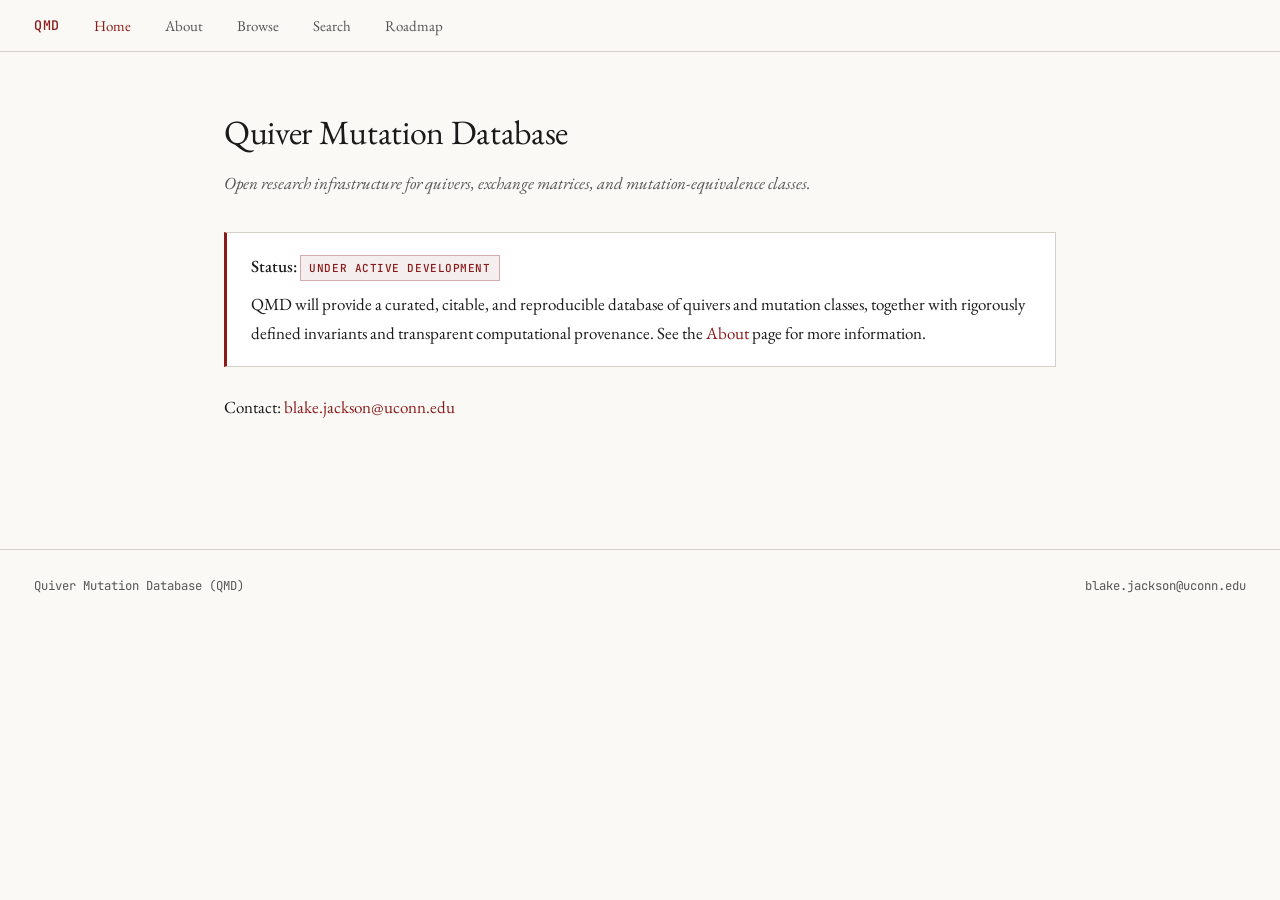
==== index.html @ 8f7c178a "Refactor index.html to improve structure and styling" ====
<!doctype html>
<html lang="en">
<head>
  <meta charset="utf-8" />
  <meta name="viewport" content="width=device-width, initial-scale=1" />
  <title>Quiver Mutation Database (QMD)</title>

  <!-- Google tag (gtag.js) -->
  <script async src="https://www.googletagmanager.com/gtag/js?id=G-J4QG6T5TE5"></script>
  <script>
    window.dataLayer = window.dataLayer || [];
    function gtag(){dataLayer.push(arguments);}
    gtag('js', new Date());
    gtag('config', 'G-J4QG6T5TE5');
  </script>

  <link rel="stylesheet" href="/style.css" />
</head>
<body>

<nav>
  <a href="/" class="brand">QMD</a>
  <a href="/" class="active">Home</a>
  <a href="/about.html">About</a>
  <a href="/browse.html">Browse</a>
  <a href="/search.html">Search</a>
  <a href="/roadmap.html">Roadmap</a>
</nav>

<div class="page">

  <h1>Quiver Mutation Database</h1>
  <p style="font-style:italic; color:var(--ink-light); margin-bottom:2rem;">
    Open research infrastructure for quivers, exchange matrices, and mutation-equivalence classes.
  </p>

  <div class="status-box">
    <p><strong>Status:</strong> <span class="badge badge-dev">Under active development</span></p>
    <p>
      QMD will provide a curated, citable, and reproducible database of quivers and mutation classes,
      together with rigorously defined invariants and transparent computational provenance.
      See the <a href="/about.html">About</a> page for more information.
    </p>
  </div>

  <p>
    Contact: <a href="mailto:blake.jackson@uconn.edu">blake.jackson@uconn.edu</a>
  </p>

</div>

<footer>
  <span>Quiver Mutation Database (QMD)</span>
  <span><a href="mailto:blake.jackson@uconn.edu">blake.jackson@uconn.edu</a></span>
</footer>

</body>
</html>
---- style.css ----
/* ============================================================
   QMD — Shared Stylesheet
   quivermutationdb.org
   ============================================================ */

/* --- Google Fonts --- */
@import url('https://fonts.googleapis.com/css2?family=EB+Garamond:ital,wght@0,400;0,500;1,400&family=JetBrains+Mono:wght@400;500&display=swap');

/* --- Design tokens --- */
:root {
  --ink:         #1a1a1a;
  --ink-light:   #555;
  --rule:        #d4d0c8;
  --bg:          #faf9f6;
  --bg-card:     #ffffff;
  --accent:      #8b1a1a;
  --accent-soft: #f5eeee;
  --mono:        'JetBrains Mono', monospace;
  --serif:       'EB Garamond', Georgia, serif;
}

/* --- Reset --- */
*, *::before, *::after { box-sizing: border-box; margin: 0; padding: 0; }
html { font-size: 17px; }

/* --- Base --- */
body {
  font-family: var(--serif);
  background: var(--bg);
  color: var(--ink);
  line-height: 1.7;
  min-height: 100vh;
}

/* --- Navigation --- */
nav {
  border-bottom: 1px solid var(--rule);
  padding: 0 2rem;
  display: flex;
  align-items: center;
  gap: 2rem;
  height: 52px;
  background: var(--bg);
  position: sticky;
  top: 0;
  z-index: 100;
}
nav .brand {
  font-family: var(--mono);
  font-size: 0.78rem;
  font-weight: 500;
  letter-spacing: 0.05em;
  color: var(--accent);
  text-decoration: none;
  text-transform: uppercase;
}
nav a {
  font-size: 0.88rem;
  color: var(--ink-light);
  text-decoration: none;
  transition: color 0.15s;
}
nav a:hover  { color: var(--accent); }
nav a.active { color: var(--accent); }
nav .spacer  { flex: 1; }
nav .nav-status {
  font-family: var(--mono);
  font-size: 0.72rem;
  color: var(--ink-light);
  letter-spacing: 0.03em;
}

/* --- Page wrapper --- */
.page {
  max-width: 900px;
  margin: 0 auto;
  padding: 3.5rem 2rem;
}
.page-wide {
  max-width: 1100px;
  margin: 0 auto;
  padding: 3rem 2rem;
}

/* --- Prose typography --- */
h1 {
  font-size: 2rem;
  font-weight: 400;
  letter-spacing: -0.01em;
  line-height: 1.2;
  margin-bottom: 1rem;
}
h2 {
  font-size: 1.25rem;
  font-weight: 500;
  letter-spacing: -0.005em;
  margin-top: 2.5rem;
  margin-bottom: 0.75rem;
  padding-bottom: 0.4rem;
  border-bottom: 1px solid var(--rule);
}
h3 {
  font-size: 1.05rem;
  font-weight: 500;
  margin-top: 1.75rem;
  margin-bottom: 0.5rem;
}
p  { margin-bottom: 1rem; font-size: 1rem; }
p:last-child { margin-bottom: 0; }
strong { font-weight: 500; }
a  { color: var(--accent); text-decoration: none; }
a:hover { text-decoration: underline; }
ul, ol { margin: 0 0 1rem 1.5rem; }
li { margin-bottom: 0.35rem; font-size: 1rem; }

/* --- Page header (for browse/search/etc.) --- */
.page-header {
  border-bottom: 1px solid var(--rule);
  padding-bottom: 1.5rem;
  margin-bottom: 2rem;
}
.page-header h1 { margin-bottom: 0.35rem; }
.page-header p  { font-size: 0.95rem; color: var(--ink-light); font-style: italic; margin: 0; }

/* --- Breadcrumb --- */
.breadcrumb {
  font-family: var(--mono);
  font-size: 0.72rem;
  color: var(--ink-light);
  margin-bottom: 1.75rem;
  display: flex;
  align-items: center;
  gap: 0.5rem;
}
.breadcrumb a   { color: var(--accent); text-decoration: none; }
.breadcrumb a:hover { text-decoration: underline; }
.breadcrumb .sep { opacity: 0.4; }

/* --- Card / section box --- */
.card {
  background: var(--bg-card);
  border: 1px solid var(--rule);
  padding: 1.5rem;
  margin-bottom: 1.5rem;
}
.card-label {
  font-family: var(--mono);
  font-size: 0.68rem;
  text-transform: uppercase;
  letter-spacing: 0.09em;
  color: var(--ink-light);
  margin-bottom: 1rem;
  padding-bottom: 0.6rem;
  border-bottom: 1px solid var(--rule);
}

/* --- Status box (e.g. "Under active development") --- */
.status-box {
  border: 1px solid var(--rule);
  border-left: 3px solid var(--accent);
  background: var(--bg-card);
  padding: 1.1rem 1.4rem;
  margin: 1.5rem 0;
  font-size: 0.95rem;
}
.status-box p { margin-bottom: 0.5rem; }
.status-box p:last-child { margin-bottom: 0; }

/* --- Inline mono ID / tag --- */
.qid-tag {
  font-family: var(--mono);
  font-size: 0.82rem;
  color: var(--ink-light);
  margin-bottom: 0.5rem;
  letter-spacing: 0.02em;
  display: block;
}

/* --- Badges --- */
.badge {
  display: inline-block;
  font-family: var(--mono);
  font-size: 0.65rem;
  font-weight: 500;
  letter-spacing: 0.05em;
  padding: 0.15rem 0.5rem;
  text-transform: uppercase;
}
.badge-closed { background: #e8f4e8; color: #2d6a2d; border: 1px solid #b8d8b8; }
.badge-open   { background: #fef3e8; color: #8a4f00; border: 1px solid #e8d0b0; }
.badge-dev    { background: var(--accent-soft); color: var(--accent); border: 1px solid #d4aaaa; }

/* --- Buttons --- */
.btn {
  font-family: var(--mono);
  font-size: 0.78rem;
  font-weight: 500;
  letter-spacing: 0.04em;
  padding: 0.45rem 1.1rem;
  border: 1px solid var(--ink);
  background: var(--ink);
  color: var(--bg);
  cursor: pointer;
  text-transform: uppercase;
  transition: background 0.15s, border-color 0.15s;
  text-decoration: none;
  display: inline-block;
}
.btn:hover { background: var(--accent); border-color: var(--accent); color: var(--bg); text-decoration: none; }
.btn-ghost {
  background: transparent;
  color: var(--ink);
}
.btn-ghost:hover { background: var(--accent-soft); border-color: var(--accent); color: var(--accent); }

/* --- Tables --- */
.table-wrap {
  overflow-x: auto;
  border: 1px solid var(--rule);
  background: var(--bg-card);
}
table { width: 100%; border-collapse: collapse; font-size: 0.88rem; }
thead tr { border-bottom: 2px solid var(--rule); background: #f4f2ee; }
th {
  font-family: var(--mono);
  font-size: 0.68rem;
  font-weight: 500;
  text-transform: uppercase;
  letter-spacing: 0.07em;
  color: var(--ink-light);
  padding: 0.75rem 1rem;
  text-align: left;
  white-space: nowrap;
}
th.sortable { cursor: pointer; user-select: none; }
th.sortable:hover { color: var(--accent); }
th.sorted .sort-arrow { color: var(--accent); }
.sort-arrow { opacity: 0.4; margin-left: 0.25rem; }
th.sorted .sort-arrow { opacity: 1; }
tbody tr { border-bottom: 1px solid var(--rule); transition: background 0.1s; }
tbody tr:last-child { border-bottom: none; }
tbody tr:hover { background: var(--accent-soft); }
td { padding: 0.7rem 1rem; vertical-align: middle; }
td.mono { font-family: var(--mono); font-size: 0.75rem; color: var(--ink-light); }
td a { font-family: var(--mono); font-size: 0.75rem; color: var(--accent); text-decoration: none; }
td a:hover { text-decoration: underline; }

/* --- Matrix rendering --- */
.matrix-container {
  display: flex;
  align-items: center;
  justify-content: center;
  padding: 1rem 0;
  gap: 0.5rem;
}
.matrix-bracket {
  font-size: 3rem;
  color: var(--ink-light);
  font-weight: 200;
  line-height: 1;
  font-family: 'Times New Roman', serif;
}
.matrix-grid {
  display: grid;
  gap: 0;
  font-family: var(--mono);
  font-size: 0.85rem;
}
.matrix-cell {
  padding: 0.4rem 0.75rem;
  text-align: right;
  border: 1px solid transparent;
  transition: background 0.1s;
}
.matrix-cell:hover  { background: var(--accent-soft); }
.matrix-cell.pos    { color: var(--accent); }
.matrix-cell.neg    { color: #1a4f8b; }
.matrix-cell.zero   { color: var(--rule); }

/* --- Meta list (key/value pairs) --- */
.meta-list { display: flex; flex-direction: column; gap: 0.6rem; }
.meta-row  { display: flex; justify-content: space-between; align-items: baseline; font-size: 0.9rem; }
.meta-row .key { color: var(--ink-light); font-style: italic; }
.meta-row .val { font-family: var(--mono); font-size: 0.8rem; font-weight: 500; }
.meta-row .val a { color: var(--accent); text-decoration: none; }
.meta-row .val a:hover { text-decoration: underline; }

/* --- Filter bar --- */
.filters {
  display: flex;
  gap: 1rem;
  align-items: flex-end;
  flex-wrap: wrap;
  margin-bottom: 1.75rem;
  padding: 1.25rem 1.5rem;
  background: var(--bg-card);
  border: 1px solid var(--rule);
}
.filter-group { display: flex; flex-direction: column; gap: 0.35rem; }
.filter-group label,
.field label {
  font-family: var(--mono);
  font-size: 0.68rem;
  text-transform: uppercase;
  letter-spacing: 0.08em;
  color: var(--ink-light);
}
.filter-group select,
.filter-group input,
.field select,
.field input {
  font-family: var(--mono);
  font-size: 0.8rem;
  padding: 0.4rem 0.6rem;
  border: 1px solid var(--rule);
  background: var(--bg);
  color: var(--ink);
  outline: none;
  min-width: 130px;
}
.filter-group select:focus,
.filter-group input:focus,
.field select:focus,
.field input:focus { border-color: var(--accent); }

/* --- Pagination --- */
.pagination {
  display: flex;
  align-items: center;
  gap: 0.5rem;
  margin-top: 1.5rem;
  justify-content: flex-end;
  font-family: var(--mono);
  font-size: 0.78rem;
}
.page-btn {
  padding: 0.3rem 0.7rem;
  border: 1px solid var(--rule);
  background: var(--bg-card);
  color: var(--ink);
  cursor: pointer;
  font-family: var(--mono);
  font-size: 0.78rem;
  transition: all 0.1s;
}
.page-btn:hover:not(:disabled) { border-color: var(--accent); color: var(--accent); }
.page-btn:disabled  { opacity: 0.4; cursor: default; }
.page-btn.active    { background: var(--ink); color: var(--bg); border-color: var(--ink); }
.page-info          { color: var(--ink-light); padding: 0 0.5rem; }

/* --- Tags / checkbox pills --- */
.tags { display: flex; flex-wrap: wrap; gap: 0.4rem; }
.tag {
  font-family: var(--mono);
  font-size: 0.7rem;
  padding: 0.2rem 0.6rem;
  border: 1px solid var(--rule);
  color: var(--ink-light);
  background: var(--bg);
}
.checkbox-pill {
  font-family: var(--mono);
  font-size: 0.7rem;
  padding: 0.2rem 0.65rem;
  border: 1px solid var(--rule);
  cursor: pointer;
  background: var(--bg);
  color: var(--ink-light);
  user-select: none;
  transition: all 0.1s;
}
.checkbox-pill input { display: none; }
.checkbox-pill:has(input:checked) { background: var(--ink); color: var(--bg); border-color: var(--ink); }
.checkbox-pill:hover:not(:has(input:checked)) { border-color: var(--accent); color: var(--accent); }

/* --- Active filter pills --- */
.active-filters { display: flex; flex-wrap: wrap; gap: 0.5rem; margin-bottom: 1rem; }
.filter-pill {
  font-family: var(--mono);
  font-size: 0.7rem;
  padding: 0.2rem 0.6rem;
  background: var(--accent-soft);
  border: 1px solid #d4aaaa;
  color: var(--accent);
  display: flex;
  align-items: center;
  gap: 0.4rem;
}
.filter-pill button { background: none; border: none; color: var(--accent); cursor: pointer; font-size: 0.8rem; padding: 0; line-height: 1; }

/* --- Loading / empty states --- */
.state-msg {
  text-align: center;
  padding: 4rem 2rem;
  color: var(--ink-light);
  font-style: italic;
  font-size: 1rem;
}
.state-msg .mono-label {
  font-family: var(--mono);
  font-size: 0.72rem;
  text-transform: uppercase;
  letter-spacing: 0.1em;
  display: block;
  margin-bottom: 0.5rem;
  color: var(--rule);
}
@keyframes spin { to { transform: rotate(360deg); } }
.spinner {
  width: 20px; height: 20px;
  border: 2px solid var(--rule);
  border-top-color: var(--accent);
  border-radius: 50%;
  animation: spin 0.7s linear infinite;
  margin: 0 auto 1rem;
}

/* --- Two / three column grid helpers --- */
.two-col   { display: grid; grid-template-columns: 1fr 1fr;   gap: 1.5rem; margin-bottom: 1.5rem; }
.three-col { display: grid; grid-template-columns: 1fr 1fr 1fr; gap: 1.5rem; margin-bottom: 1.5rem; }
@media (max-width: 700px) {
  .two-col, .three-col { grid-template-columns: 1fr; }
}

/* --- Stats row --- */
.stats-row {
  display: flex;
  gap: 2rem;
  margin-bottom: 1.5rem;
  font-family: var(--mono);
  font-size: 0.78rem;
  color: var(--ink-light);
}
.stats-row span b { color: var(--ink); font-weight: 500; }

/* --- Misc view toggle buttons --- */
.view-btn {
  font-family: var(--mono);
  font-size: 0.7rem;
  padding: 0.3rem 0.7rem;
  border: 1px solid var(--rule);
  background: var(--bg-card);
  cursor: pointer;
  color: var(--ink-light);
  transition: all 0.1s;
}
.view-btn.active { background: var(--ink); color: var(--bg); border-color: var(--ink); }
.view-btn:hover:not(.active) { border-color: var(--accent); color: var(--accent); }

/* --- Canon row highlight in tables --- */
tr.is-canon td       { background: #fffdf0; }
tr.is-canon:hover td { background: #fff8d6; }
.canon-mark {
  font-family: var(--mono);
  font-size: 0.65rem;
  color: #8a6500;
  background: #fffbee;
  border: 1px solid #e8d48b;
  padding: 0.1rem 0.4rem;
}

/* --- Matrix mini (grid view cards) --- */
.matrix-grid-view {
  display: grid;
  grid-template-columns: repeat(auto-fill, minmax(220px, 1fr));
  gap: 1rem;
  padding: 1rem;
  background: var(--bg-card);
  border: 1px solid var(--rule);
}
.matrix-card {
  border: 1px solid var(--rule);
  padding: 1rem;
  background: var(--bg);
  cursor: pointer;
  transition: border-color 0.15s;
}
.matrix-card:hover        { border-color: var(--accent); }
.matrix-card.is-canon     { border-color: #c8a820; background: #fffdf0; }
.matrix-card-id {
  font-family: var(--mono);
  font-size: 0.65rem;
  color: var(--ink-light);
  margin-bottom: 0.5rem;
  overflow: hidden;
  text-overflow: ellipsis;
  white-space: nowrap;
}
.matrix-card-id a { color: var(--accent); text-decoration: none; }
.matrix-mini      { font-family: var(--mono); font-size: 0.72rem; }
.matrix-mini .row { display: flex; gap: 0.25rem; justify-content: center; }
.matrix-mini .cell { min-width: 1.5rem; text-align: right; }
.matrix-mini .pos  { color: var(--accent); }
.matrix-mini .neg  { color: #1a4f8b; }
.matrix-mini .zero { color: var(--rule); }

/* --- Footer --- */
footer {
  border-top: 1px solid var(--rule);
  margin-top: 4rem;
  padding: 1.5rem 2rem;
  font-family: var(--mono);
  font-size: 0.72rem;
  color: var(--ink-light);
  display: flex;
  justify-content: space-between;
  align-items: center;
  flex-wrap: wrap;
  gap: 0.5rem;
}
footer a { color: var(--ink-light); }
footer a:hover { color: var(--accent); text-decoration: none; }
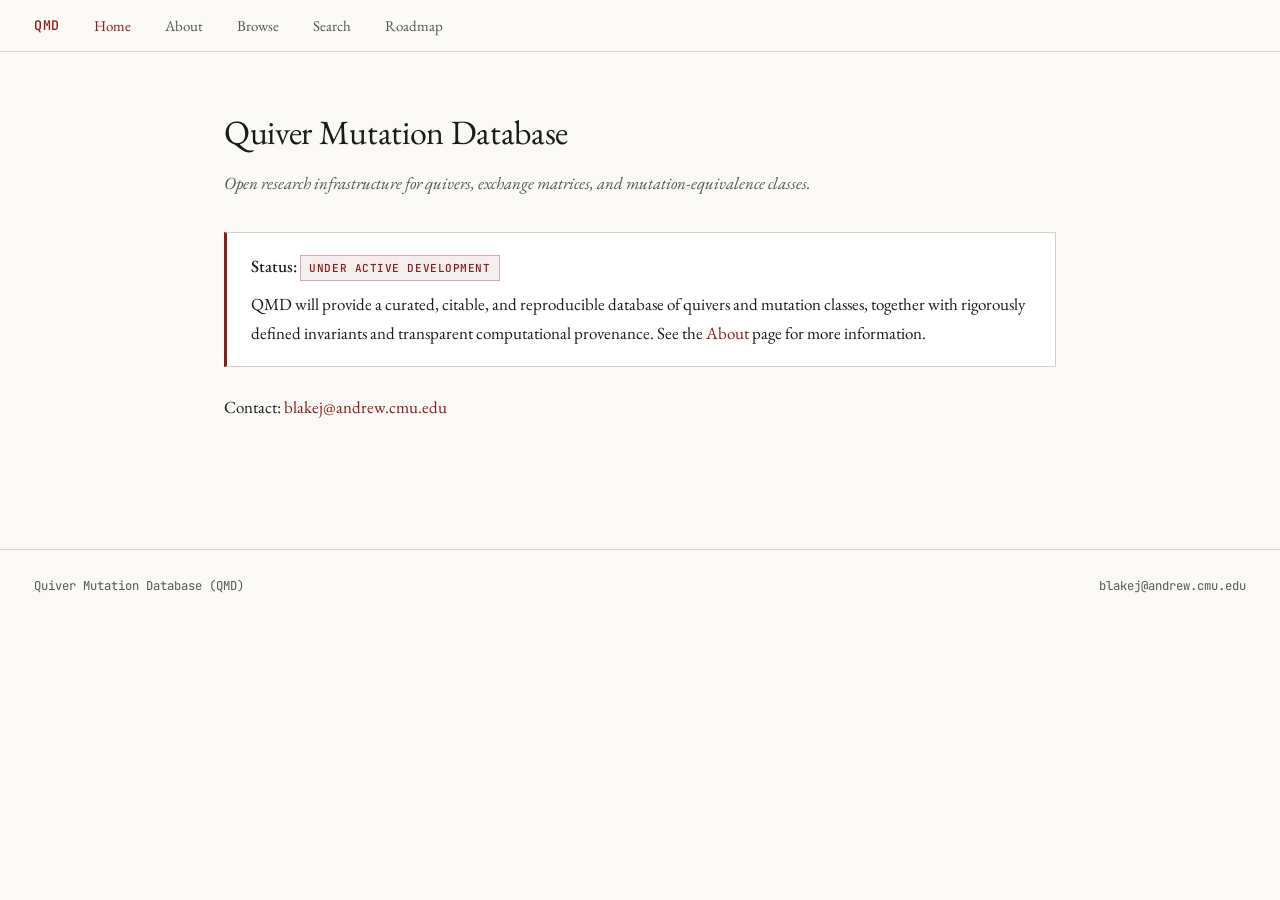
==== commit 50e7b620: "Update contact email to blakej@andrew.cmu.edu Co-Authored-By: Claude Opus 4.8 <noreply@anthropic.com" ====
--- a/index.html
+++ b/index.html
@@ -44,14 +44,14 @@
   </div>
 
   <p>
-    Contact: <a href="mailto:blake.jackson@uconn.edu">blake.jackson@uconn.edu</a>
+    Contact: <a href="mailto:blakej@andrew.cmu.edu">blakej@andrew.cmu.edu</a>
   </p>
 
 </div>
 
 <footer>
   <span>Quiver Mutation Database (QMD)</span>
-  <span><a href="mailto:blake.jackson@uconn.edu">blake.jackson@uconn.edu</a></span>
+  <span><a href="mailto:blakej@andrew.cmu.edu">blakej@andrew.cmu.edu</a></span>
 </footer>
 
 </body>
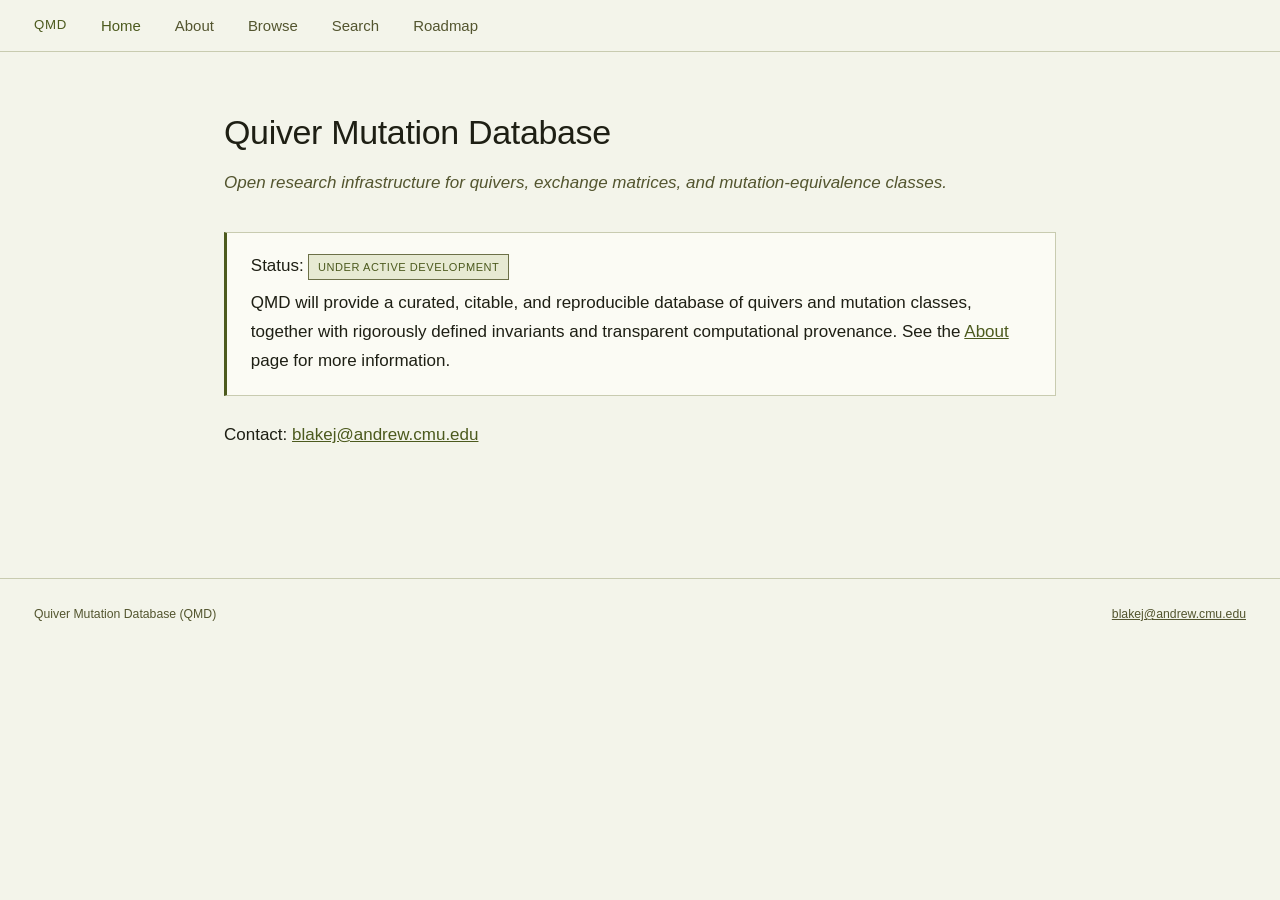
==== commit ba6c1c90: "Accessibility redesign: Arial + accessible olive palette Following the AudioEye accessible-design gu" ====
--- a/index.html
+++ b/index.html
@@ -17,6 +17,7 @@
   <link rel="stylesheet" href="/style.css" />
 </head>
 <body>
+<a class="skip-link" href="#main">Skip to main content</a>
 
 <nav>
   <a href="/" class="brand">QMD</a>
@@ -27,7 +28,7 @@
   <a href="/roadmap.html">Roadmap</a>
 </nav>
 
-<div class="page">
+<main class="page" id="main">
 
   <h1>Quiver Mutation Database</h1>
   <p style="font-style:italic; color:var(--ink-light); margin-bottom:2rem;">
@@ -47,7 +48,7 @@
     Contact: <a href="mailto:blakej@andrew.cmu.edu">blakej@andrew.cmu.edu</a>
   </p>
 
-</div>
+</main>
 
 <footer>
   <span>Quiver Mutation Database (QMD)</span>
--- a/style.css
+++ b/style.css
@@ -3,20 +3,22 @@
    quivermutationdb.org
    ============================================================ */
 
-/* --- Google Fonts --- */
-@import url('https://fonts.googleapis.com/css2?family=EB+Garamond:ital,wght@0,400;0,500;1,400&family=JetBrains+Mono:wght@400;500&display=swap');
-
-/* --- Design tokens --- */
+/* --- Design tokens ---
+   Accessible olive palette: one olive hue plus neutrals, differentiated by
+   lightness (not hue) so it works for colour-blind users. All text/background
+   pairs meet WCAG AA (>=4.5:1), most reach AAA (>=7:1). Arial throughout
+   (a system font: no web-font load, consistent rendering). */
 :root {
-  --ink:         #1a1a1a;
-  --ink-light:   #555;
-  --rule:        #d4d0c8;
-  --bg:          #faf9f6;
-  --bg-card:     #ffffff;
-  --accent:      #8b1a1a;
-  --accent-soft: #f5eeee;
-  --mono:        'JetBrains Mono', monospace;
-  --serif:       'EB Garamond', Georgia, serif;
+  --ink:         #1e1f14;   /* near-black olive-charcoal (not pure black) */
+  --ink-light:   #53552f;   /* secondary text: 6.99:1 on --bg */
+  --rule:        #c8cbb0;   /* hairline borders (decorative) */
+  --rule-strong: #6c7048;   /* input/button borders: 4.7:1 on --bg (>=3) */
+  --bg:          #f3f4ea;   /* light olive-tinted (not pure white) */
+  --bg-card:     #fbfbf4;
+  --accent:      #4c5a1e;   /* dark olive: 6.8:1 on --bg, white 7.5:1 on it */
+  --accent-soft: #e7ead3;
+  --mono:        Arial, Helvetica, sans-serif;
+  --serif:       Arial, Helvetica, sans-serif;
 }
 
 /* --- Reset --- */
@@ -63,7 +65,7 @@
 nav a:hover  { color: var(--accent); }
 nav a.active { color: var(--accent); }
 nav .spacer  { flex: 1; }
-nav .nav-status {
+nav .status {
   font-family: var(--mono);
   font-size: 0.72rem;
   color: var(--ink-light);
@@ -108,8 +110,12 @@
 p  { margin-bottom: 1rem; font-size: 1rem; }
 p:last-child { margin-bottom: 0; }
 strong { font-weight: 500; }
-a  { color: var(--accent); text-decoration: none; }
+a  { color: var(--accent); text-decoration: underline; }
 a:hover { text-decoration: underline; }
+/* Controls signal interactivity by shape/position, so no underline on them */
+nav a, .brand, .btn, .badge, .page-btn, .view-btn,
+.filter-pill button, .breadcrumb a, .skip-link { text-decoration: none; }
+nav a:hover, .breadcrumb a:hover { text-decoration: underline; }
 ul, ol { margin: 0 0 1rem 1.5rem; }
 li { margin-bottom: 0.35rem; font-size: 1rem; }
 
@@ -186,9 +192,10 @@
   padding: 0.15rem 0.5rem;
   text-transform: uppercase;
 }
-.badge-closed { background: #e8f4e8; color: #2d6a2d; border: 1px solid #b8d8b8; }
-.badge-open   { background: #fef3e8; color: #8a4f00; border: 1px solid #e8d0b0; }
-.badge-dev    { background: var(--accent-soft); color: var(--accent); border: 1px solid #d4aaaa; }
+/* Differentiated by fill vs outline (+ their text), not hue alone */
+.badge-closed { background: var(--accent);  color: #fff;        border: 1px solid var(--accent); }
+.badge-open   { background: var(--bg-card); color: var(--ink);  border: 1px solid var(--rule-strong); }
+.badge-dev    { background: var(--accent-soft); color: var(--accent); border: 1px solid var(--rule-strong); }
 
 /* --- Buttons --- */
 .btn {
@@ -242,24 +249,22 @@
 tbody tr:hover { background: var(--accent-soft); }
 td { padding: 0.7rem 1rem; vertical-align: middle; }
 td.mono { font-family: var(--mono); font-size: 0.75rem; color: var(--ink-light); }
-td a { font-family: var(--mono); font-size: 0.75rem; color: var(--accent); text-decoration: none; }
-td a:hover { text-decoration: underline; }
+td a { font-family: var(--mono); font-size: 0.75rem; color: var(--accent); text-decoration: underline; }
 
 /* --- Matrix rendering --- */
 .matrix-container {
   display: flex;
-  align-items: center;
+  align-items: stretch;          /* brackets stretch to the matrix height */
   justify-content: center;
   padding: 1rem 0;
-  gap: 0.5rem;
+  gap: 0.4rem;
 }
 .matrix-bracket {
-  font-size: 3rem;
-  color: var(--ink-light);
-  font-weight: 200;
-  line-height: 1;
-  font-family: 'Times New Roman', serif;
-}
+  width: 0.45rem;
+  border: 1.5px solid var(--ink);
+}
+.matrix-bracket.left  { border-right: none; }
+.matrix-bracket.right { border-left: none; }
 .matrix-grid {
   display: grid;
   gap: 0;
@@ -269,21 +274,18 @@
 .matrix-cell {
   padding: 0.4rem 0.75rem;
   text-align: right;
+  color: var(--ink);
   border: 1px solid transparent;
   transition: background 0.1s;
 }
-.matrix-cell:hover  { background: var(--accent-soft); }
-.matrix-cell.pos    { color: var(--accent); }
-.matrix-cell.neg    { color: #1a4f8b; }
-.matrix-cell.zero   { color: var(--rule); }
+.matrix-cell:hover { background: var(--accent-soft); }
 
 /* --- Meta list (key/value pairs) --- */
 .meta-list { display: flex; flex-direction: column; gap: 0.6rem; }
 .meta-row  { display: flex; justify-content: space-between; align-items: baseline; font-size: 0.9rem; }
 .meta-row .key { color: var(--ink-light); font-style: italic; }
 .meta-row .val { font-family: var(--mono); font-size: 0.8rem; font-weight: 500; }
-.meta-row .val a { color: var(--accent); text-decoration: none; }
-.meta-row .val a:hover { text-decoration: underline; }
+.meta-row .val a { color: var(--accent); text-decoration: underline; }
 
 /* --- Filter bar --- */
 .filters {
@@ -312,7 +314,7 @@
   font-family: var(--mono);
   font-size: 0.8rem;
   padding: 0.4rem 0.6rem;
-  border: 1px solid var(--rule);
+  border: 1px solid var(--rule-strong);
   background: var(--bg);
   color: var(--ink);
   outline: none;
@@ -335,7 +337,7 @@
 }
 .page-btn {
   padding: 0.3rem 0.7rem;
-  border: 1px solid var(--rule);
+  border: 1px solid var(--rule-strong);
   background: var(--bg-card);
   color: var(--ink);
   cursor: pointer;
@@ -362,7 +364,7 @@
   font-family: var(--mono);
   font-size: 0.7rem;
   padding: 0.2rem 0.65rem;
-  border: 1px solid var(--rule);
+  border: 1px solid var(--rule-strong);
   cursor: pointer;
   background: var(--bg);
   color: var(--ink-light);
@@ -438,7 +440,7 @@
   font-family: var(--mono);
   font-size: 0.7rem;
   padding: 0.3rem 0.7rem;
-  border: 1px solid var(--rule);
+  border: 1px solid var(--rule-strong);
   background: var(--bg-card);
   cursor: pointer;
   color: var(--ink-light);
@@ -447,15 +449,15 @@
 .view-btn.active { background: var(--ink); color: var(--bg); border-color: var(--ink); }
 .view-btn:hover:not(.active) { border-color: var(--accent); color: var(--accent); }
 
-/* --- Canon row highlight in tables --- */
-tr.is-canon td       { background: #fffdf0; }
-tr.is-canon:hover td { background: #fff8d6; }
+/* --- Canon row highlight in tables (olive tint; also carries text) --- */
+tr.is-canon td       { background: #edf0dc; }
+tr.is-canon:hover td { background: #e4e8cd; }
 .canon-mark {
   font-family: var(--mono);
-  font-size: 0.65rem;
-  color: #8a6500;
-  background: #fffbee;
-  border: 1px solid #e8d48b;
+  font-size: 0.68rem;
+  color: var(--accent);
+  background: var(--accent-soft);
+  border: 1px solid var(--rule-strong);
   padding: 0.1rem 0.4rem;
 }
 
@@ -476,7 +478,7 @@
   transition: border-color 0.15s;
 }
 .matrix-card:hover        { border-color: var(--accent); }
-.matrix-card.is-canon     { border-color: #c8a820; background: #fffdf0; }
+.matrix-card.is-canon     { border-color: var(--accent); background: #edf0dc; }
 .matrix-card-id {
   font-family: var(--mono);
   font-size: 0.65rem;
@@ -486,13 +488,7 @@
   text-overflow: ellipsis;
   white-space: nowrap;
 }
-.matrix-card-id a { color: var(--accent); text-decoration: none; }
-.matrix-mini      { font-family: var(--mono); font-size: 0.72rem; }
-.matrix-mini .row { display: flex; gap: 0.25rem; justify-content: center; }
-.matrix-mini .cell { min-width: 1.5rem; text-align: right; }
-.matrix-mini .pos  { color: var(--accent); }
-.matrix-mini .neg  { color: #1a4f8b; }
-.matrix-mini .zero { color: var(--rule); }
+.matrix-card-id a { color: var(--accent); text-decoration: underline; }
 
 /* --- Footer --- */
 footer {
@@ -509,4 +505,225 @@
   gap: 0.5rem;
 }
 footer a { color: var(--ink-light); }
-footer a:hover { color: var(--accent); text-decoration: none; }
+footer a:hover { color: var(--accent); text-decoration: underline; }
+
+/* ============================================================
+   Detail pages (quiver / class)
+   ============================================================ */
+
+/* --- Title block --- */
+.title-block {
+  margin-bottom: 2rem;
+  padding-bottom: 1.5rem;
+  border-bottom: 1px solid var(--rule);
+}
+.title-block .qid {
+  font-family: var(--mono);
+  font-size: 0.78rem;
+  color: var(--ink-light);
+  letter-spacing: 0.02em;
+  margin-bottom: 0.5rem;
+}
+.title-block h1 { margin-bottom: 0.75rem; }
+.title-meta { display: flex; flex-wrap: wrap; align-items: center; gap: 0.6rem; }
+.stat-pill {
+  font-family: var(--mono);
+  font-size: 0.72rem;
+  color: var(--ink-light);
+  border: 1px solid var(--rule);
+  background: var(--bg-card);
+  padding: 0.2rem 0.6rem;
+}
+.stat-pill b { color: var(--ink); font-weight: 500; }
+
+/* --- Section cards (mirror .card / .card-label) --- */
+.section {
+  background: var(--bg-card);
+  border: 1px solid var(--rule);
+  padding: 1.5rem;
+}
+.section-full { margin-bottom: 1.5rem; }
+.section-label {
+  font-family: var(--mono);
+  font-size: 0.68rem;
+  text-transform: uppercase;
+  letter-spacing: 0.09em;
+  color: var(--ink-light);
+  margin-bottom: 1rem;
+  padding-bottom: 0.6rem;
+  border-bottom: 1px solid var(--rule);
+}
+.top-row {
+  display: grid;
+  grid-template-columns: 1fr 1fr;
+  gap: 1.5rem;
+  margin-bottom: 1.5rem;
+}
+@media (max-width: 700px) { .top-row { grid-template-columns: 1fr; } }
+
+/* --- Class page: orbit section --- */
+.orbit-section { margin-top: 1.5rem; }
+.orbit-header {
+  display: flex;
+  justify-content: space-between;
+  align-items: center;
+  flex-wrap: wrap;
+  gap: 0.75rem;
+  margin-bottom: 1rem;
+}
+.orbit-controls { display: flex; gap: 0.4rem; }
+
+/* --- Members table (quiver page) --- */
+.members-table { border: 1px solid var(--rule); background: var(--bg-card); }
+
+/* ============================================================
+   Quiver drawing (SVG)
+   ============================================================ */
+.quiver-figure {
+  display: flex;
+  align-items: center;
+  justify-content: center;
+  padding: 0.5rem 0 1rem;
+}
+.quiver-svg { max-width: 100%; height: auto; display: block; }
+.quiver-node { fill: var(--bg-card); stroke: var(--ink); stroke-width: 1.5; }
+.quiver-node-label { font-family: var(--mono); fill: var(--ink); }
+.quiver-edge { stroke: var(--ink); stroke-width: 1.5; fill: none; }
+.quiver-arrowhead { fill: var(--ink); }
+.quiver-weight {
+  font-family: var(--mono);
+  fill: var(--ink);
+  font-weight: 500;
+  paint-order: stroke;
+  stroke: var(--bg-card);
+  stroke-width: 3px;
+  stroke-linejoin: round;
+}
+.quiver-mini .quiver-weight { stroke-width: 2.5px; }
+
+/* --- Collapsible exchange matrix --- */
+.matrix-details { margin-top: 1rem; border-top: 1px solid var(--rule); padding-top: 0.75rem; }
+.matrix-details summary {
+  font-family: var(--mono);
+  font-size: 0.68rem;
+  text-transform: uppercase;
+  letter-spacing: 0.09em;
+  color: var(--ink-light);
+  cursor: pointer;
+  list-style: none;
+}
+.matrix-details summary::-webkit-details-marker { display: none; }
+.matrix-details summary::before { content: '▸\00a0'; }
+.matrix-details[open] summary::before { content: '▾\00a0'; }
+.matrix-details summary:hover { color: var(--accent); }
+
+/* ============================================================
+   Search form
+   ============================================================ */
+.search-form {
+  background: var(--bg-card);
+  border: 1px solid var(--rule);
+  padding: 1.5rem;
+  margin-bottom: 2rem;
+}
+.form-title {
+  font-family: var(--mono);
+  font-size: 0.68rem;
+  text-transform: uppercase;
+  letter-spacing: 0.09em;
+  color: var(--ink-light);
+  margin-bottom: 1rem;
+  padding-bottom: 0.5rem;
+  border-bottom: 1px solid var(--rule);
+}
+.form-title:not(:first-child) { margin-top: 2rem; }
+.id-row { display: flex; gap: 0.75rem; align-items: flex-end; flex-wrap: wrap; }
+.input-group { display: flex; flex-direction: column; gap: 0.35rem; flex: 1; min-width: 220px; }
+.input-group label {
+  font-family: var(--mono);
+  font-size: 0.68rem;
+  text-transform: uppercase;
+  letter-spacing: 0.08em;
+  color: var(--ink-light);
+}
+.input-group input {
+  font-family: var(--mono);
+  font-size: 0.8rem;
+  padding: 0.4rem 0.6rem;
+  border: 1px solid var(--rule-strong);
+  background: var(--bg);
+  color: var(--ink);
+  outline: none;
+  width: 100%;
+}
+.input-group input:focus { border-color: var(--accent); }
+.filter-grid {
+  display: grid;
+  grid-template-columns: repeat(auto-fit, minmax(150px, 1fr));
+  gap: 1rem;
+}
+.check-group { display: flex; flex-direction: column; gap: 0.5rem; }
+.check-group > label {
+  font-family: var(--mono);
+  font-size: 0.68rem;
+  text-transform: uppercase;
+  letter-spacing: 0.08em;
+  color: var(--ink-light);
+}
+.checkboxes { display: flex; flex-wrap: wrap; gap: 0.5rem; }
+.form-actions { display: flex; gap: 0.75rem; margin-top: 1.5rem; }
+.results-header {
+  display: flex;
+  justify-content: space-between;
+  align-items: center;
+  flex-wrap: wrap;
+  gap: 0.5rem;
+  margin-bottom: 1rem;
+}
+.results-count { font-family: var(--mono); font-size: 0.78rem; color: var(--ink-light); }
+.results-count b { color: var(--ink); font-weight: 500; }
+
+/* --- Sortable column headers (browse) --- */
+th[data-col] { cursor: pointer; user-select: none; }
+th[data-col]:hover { color: var(--accent); }
+
+/* ============================================================
+   Accessibility
+   ============================================================ */
+
+/* Skip link — off-screen until focused by the keyboard */
+.skip-link {
+  position: absolute;
+  left: 0.5rem;
+  top: -3.5rem;
+  z-index: 1000;
+  background: var(--ink);
+  color: var(--bg-card);
+  padding: 0.6rem 1rem;
+  font-weight: bold;
+  transition: top 0.15s;
+}
+.skip-link:focus { top: 0.5rem; }
+
+/* Visible keyboard focus on every interactive element.  Element-specific so
+   it overrides the inputs' own `outline: none` by source order. */
+a:focus-visible, button:focus-visible, input:focus-visible,
+select:focus-visible, textarea:focus-visible, summary:focus-visible,
+[tabindex]:focus-visible {
+  outline: 3px solid var(--ink);
+  outline-offset: 2px;
+}
+
+/* Larger, easier targets */
+.btn { min-height: 44px; display: inline-flex; align-items: center; justify-content: center; }
+nav a { display: inline-flex; align-items: center; align-self: stretch; }
+
+/* Respect users who prefer reduced motion */
+@media (prefers-reduced-motion: reduce) {
+  *, *::before, *::after {
+    animation-duration: 0.001ms !important;
+    animation-iteration-count: 1 !important;
+    transition-duration: 0.001ms !important;
+    scroll-behavior: auto !important;
+  }
+}
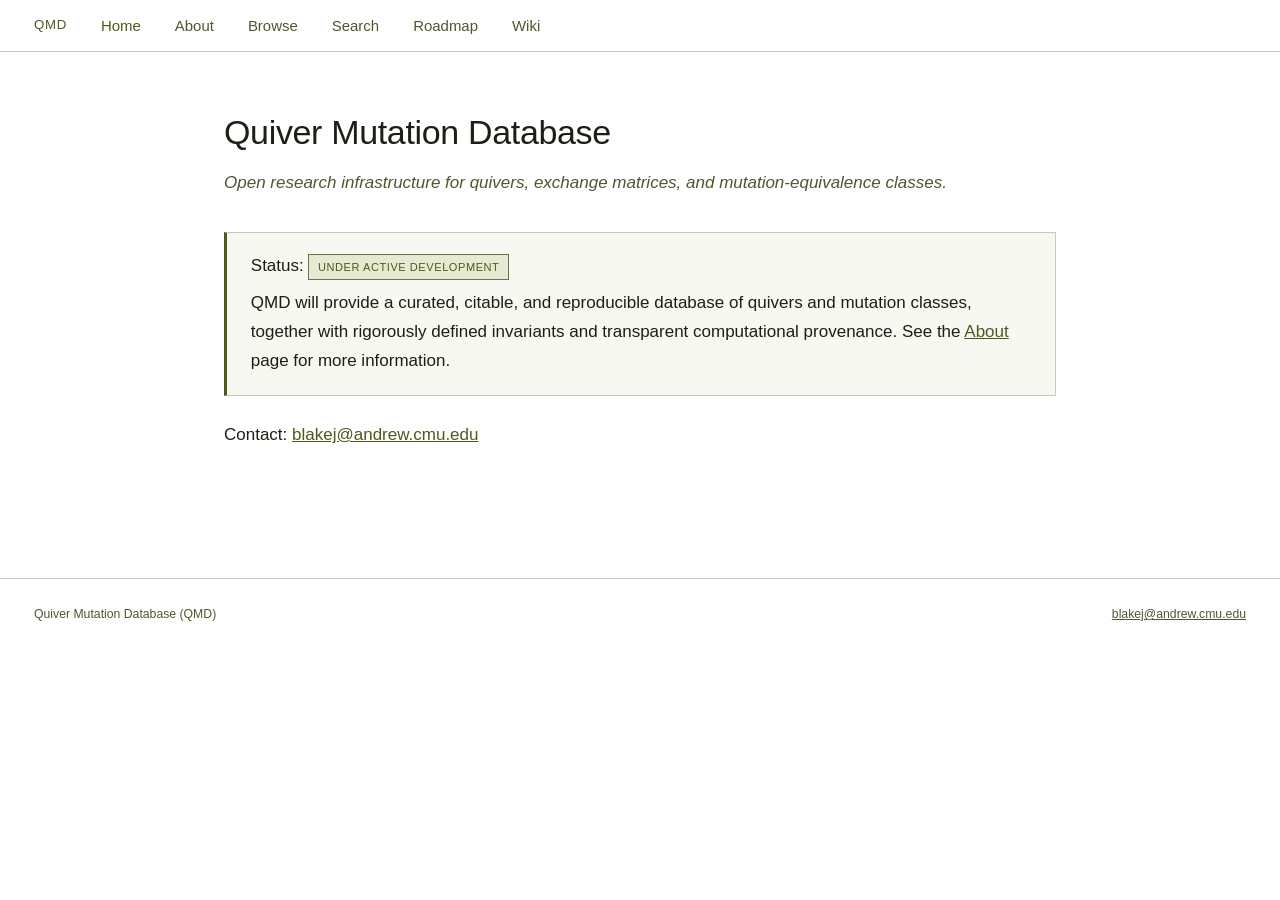
==== commit 2ce83f66: "Add Wiki: definitions, code snippets, and deep links New wiki.html: a single deep-linkable reference" ====
--- a/index.html
+++ b/index.html
@@ -26,6 +26,7 @@
   <a href="/browse.html">Browse</a>
   <a href="/search.html">Search</a>
   <a href="/roadmap.html">Roadmap</a>
+  <a href="/wiki.html">Wiki</a>
 </nav>
 
 <main class="page" id="main">
--- a/style.css
+++ b/style.css
@@ -9,13 +9,13 @@
    pairs meet WCAG AA (>=4.5:1), most reach AAA (>=7:1). Arial throughout
    (a system font: no web-font load, consistent rendering). */
 :root {
-  --ink:         #1e1f14;   /* near-black olive-charcoal (not pure black) */
-  --ink-light:   #53552f;   /* secondary text: 6.99:1 on --bg */
+  --ink:         #1e1f14;   /* near-black olive-charcoal (reads as black) */
+  --ink-light:   #53552f;   /* secondary text: 7.4:1 on white */
   --rule:        #c8cbb0;   /* hairline borders (decorative) */
-  --rule-strong: #6c7048;   /* input/button borders: 4.7:1 on --bg (>=3) */
-  --bg:          #f3f4ea;   /* light olive-tinted (not pure white) */
-  --bg-card:     #fbfbf4;
-  --accent:      #4c5a1e;   /* dark olive: 6.8:1 on --bg, white 7.5:1 on it */
+  --rule-strong: #6c7048;   /* input/button borders: 5.0:1 on white (>=3) */
+  --bg:          #ffffff;   /* white page background */
+  --bg-card:     #f7f8f1;   /* faint olive-tinted card lift (reads near-white) */
+  --accent:      #4c5a1e;   /* dark olive: 7.2:1 on white, white 7.5:1 on it */
   --accent-soft: #e7ead3;
   --mono:        Arial, Helvetica, sans-serif;
   --serif:       Arial, Helvetica, sans-serif;
@@ -227,7 +227,7 @@
   background: var(--bg-card);
 }
 table { width: 100%; border-collapse: collapse; font-size: 0.88rem; }
-thead tr { border-bottom: 2px solid var(--rule); background: #f4f2ee; }
+thead tr { border-bottom: 2px solid var(--rule); background: #eef0e1; }
 th {
   font-family: var(--mono);
   font-size: 0.68rem;
@@ -382,7 +382,7 @@
   font-size: 0.7rem;
   padding: 0.2rem 0.6rem;
   background: var(--accent-soft);
-  border: 1px solid #d4aaaa;
+  border: 1px solid var(--rule-strong);
   color: var(--accent);
   display: flex;
   align-items: center;
@@ -435,6 +435,17 @@
 }
 .stats-row span b { color: var(--ink); font-weight: 500; }
 
+/* --- Browse controls (view toggle + stats) --- */
+.browse-controls {
+  display: flex;
+  align-items: center;
+  justify-content: space-between;
+  flex-wrap: wrap;
+  gap: 1rem;
+  margin-bottom: 1rem;
+}
+.browse-controls .stats-row { margin-bottom: 0; }
+
 /* --- Misc view toggle buttons --- */
 .view-btn {
   font-family: var(--mono);
@@ -686,6 +697,218 @@
 /* --- Sortable column headers (browse) --- */
 th[data-col] { cursor: pointer; user-select: none; }
 th[data-col]:hover { color: var(--accent); }
+
+/* ============================================================
+   Download modal (shared by browse / search)
+   ============================================================ */
+.dl-overlay {
+  position: fixed;
+  inset: 0;
+  z-index: 200;
+  background: rgba(30, 31, 20, 0.45);   /* olive-charcoal scrim */
+  display: flex;
+  align-items: center;
+  justify-content: center;
+  padding: 1.5rem;
+}
+.dl-overlay[hidden] { display: none; }
+.dl-modal {
+  background: var(--bg-card);
+  border: 1px solid var(--rule-strong);
+  border-top: 3px solid var(--accent);
+  max-width: 430px;
+  width: 100%;
+}
+.dl-modal { padding: 1.5rem 1.75rem 1.75rem; }
+.dl-head {
+  display: flex;
+  align-items: center;
+  justify-content: space-between;
+  margin-bottom: 0.5rem;
+}
+.dl-head h2 { border: none; margin: 0; padding: 0; font-size: 1.15rem; }
+.dl-close {
+  background: none;
+  border: none;
+  font-size: 1.5rem;
+  line-height: 1;
+  color: var(--ink-light);
+  cursor: pointer;
+  padding: 0 0.25rem;
+}
+.dl-close:hover { color: var(--accent); }
+.dl-sub { font-size: 0.9rem; color: var(--ink-light); margin-bottom: 1.25rem; }
+.dl-field { display: flex; flex-direction: column; gap: 0.35rem; margin-bottom: 1rem; }
+.dl-field label {
+  font-family: var(--mono);
+  font-size: 0.68rem;
+  text-transform: uppercase;
+  letter-spacing: 0.08em;
+  color: var(--ink-light);
+}
+.dl-field .dl-opt { text-transform: none; letter-spacing: 0; font-style: italic; }
+.dl-field input {
+  font-family: var(--mono);
+  font-size: 0.85rem;
+  padding: 0.5rem 0.6rem;
+  border: 1px solid var(--rule-strong);
+  background: var(--bg);
+  color: var(--ink);
+  outline: none;
+}
+.dl-field input:focus { border-color: var(--accent); }
+
+/* Format / contents choice rows (segmented controls) */
+.dl-choice {
+  display: flex;
+  align-items: center;
+  justify-content: space-between;
+  gap: 1rem;
+  margin-bottom: 0.85rem;
+}
+.dl-choice-label {
+  font-family: var(--mono);
+  font-size: 0.68rem;
+  text-transform: uppercase;
+  letter-spacing: 0.08em;
+  color: var(--ink-light);
+}
+.dl-seg { display: flex; gap: 0.4rem; }
+.dl-seg .seg {
+  font-family: var(--mono);
+  font-size: 0.72rem;
+  padding: 0.4rem 0.75rem;
+  border: 1px solid var(--rule-strong);
+  background: var(--bg);
+  color: var(--ink-light);
+  cursor: pointer;
+  transition: all 0.1s;
+}
+.dl-seg .seg.active { background: var(--ink); color: var(--bg); border-color: var(--ink); }
+.dl-seg .seg:hover:not(.active) { border-color: var(--accent); color: var(--accent); }
+
+.dl-note { font-size: 0.78rem; color: var(--ink-light); font-style: italic; margin: 1.1rem 0 1.25rem; }
+.dl-actions { display: flex; gap: 0.6rem; justify-content: flex-end; }
+@media (max-width: 480px) {
+  .dl-actions { flex-direction: column-reverse; }
+  .dl-actions .btn { width: 100%; }
+}
+
+/* ============================================================
+   Wiki
+   ============================================================ */
+.wiki-layout {
+  display: grid;
+  grid-template-columns: 210px 1fr;
+  gap: 2.5rem;
+  align-items: start;
+}
+.wiki-toc {
+  position: sticky;
+  top: 68px;
+  display: flex;
+  flex-direction: column;
+  gap: 0.1rem;
+  font-size: 0.82rem;
+  border-right: 1px solid var(--rule);
+  padding-right: 1rem;
+}
+.wiki-toc-group {
+  font-family: var(--mono);
+  font-size: 0.64rem;
+  text-transform: uppercase;
+  letter-spacing: 0.09em;
+  color: var(--ink-light);
+  margin: 1rem 0 0.35rem;
+}
+.wiki-toc-group:first-child { margin-top: 0; }
+.wiki-toc a {
+  color: var(--ink-light);
+  text-decoration: none;
+  padding: 0.15rem 0;
+  border-left: 2px solid transparent;
+  padding-left: 0.6rem;
+  margin-left: -0.6rem;
+}
+.wiki-toc a:hover { color: var(--accent); border-left-color: var(--accent); }
+
+.wiki-content { max-width: 760px; min-width: 0; }
+.wiki-intro {
+  font-size: 1rem;
+  color: var(--ink);
+  border-left: 3px solid var(--accent);
+  background: var(--bg-card);
+  padding: 1rem 1.25rem;
+  margin-bottom: 2rem;
+}
+.wiki-section { margin-bottom: 2.5rem; scroll-margin-top: 68px; }
+.wiki-section h2 {
+  margin-top: 0;
+  border-bottom: 1px solid var(--rule);
+  padding-bottom: 0.4rem;
+}
+.wiki-formula {
+  font-family: ui-monospace, Menlo, Consolas, monospace;
+  font-size: 0.9rem;
+  background: var(--bg-card);
+  border: 1px solid var(--rule);
+  padding: 0.8rem 1rem;
+  margin: 1rem 0;
+}
+.wiki-foot { font-size: 0.85rem; color: var(--ink-light); font-style: italic; margin-top: 3rem; }
+
+/* Code blocks — system monospace (no web-font load) for readability */
+.code-block {
+  background: var(--bg-card);
+  border: 1px solid var(--rule);
+  border-left: 3px solid var(--accent);
+  padding: 0.9rem 1.1rem;
+  overflow-x: auto;
+  margin: 1rem 0;
+}
+.code-block code {
+  font-family: ui-monospace, Menlo, Consolas, "Courier New", monospace;
+  font-size: 0.8rem;
+  line-height: 1.55;
+  color: var(--ink);
+  white-space: pre;
+}
+/* Inline code */
+code {
+  font-family: ui-monospace, Menlo, Consolas, "Courier New", monospace;
+  font-size: 0.86em;
+}
+
+@media (max-width: 820px) {
+  .wiki-layout { grid-template-columns: 1fr; }
+  .wiki-toc {
+    position: static;
+    border-right: none;
+    border-bottom: 1px solid var(--rule);
+    padding-right: 0;
+    padding-bottom: 1rem;
+    margin-bottom: 1.5rem;
+  }
+}
+
+/* --- "Definition" deep-links (property labels -> wiki) --- */
+.def-link {
+  color: inherit;
+  text-decoration: none;
+  border-bottom: 1px dotted var(--rule-strong);
+}
+.def-link:hover { color: var(--accent); border-bottom-color: var(--accent); }
+
+/* --- Column-header info links (table headers -> wiki) --- */
+.col-info {
+  color: var(--rule-strong);
+  text-decoration: none;
+  font-style: normal;
+  font-weight: 400;
+  cursor: help;
+  margin-left: 0.2rem;
+}
+.col-info:hover { color: var(--accent); }
 
 /* ============================================================
    Accessibility
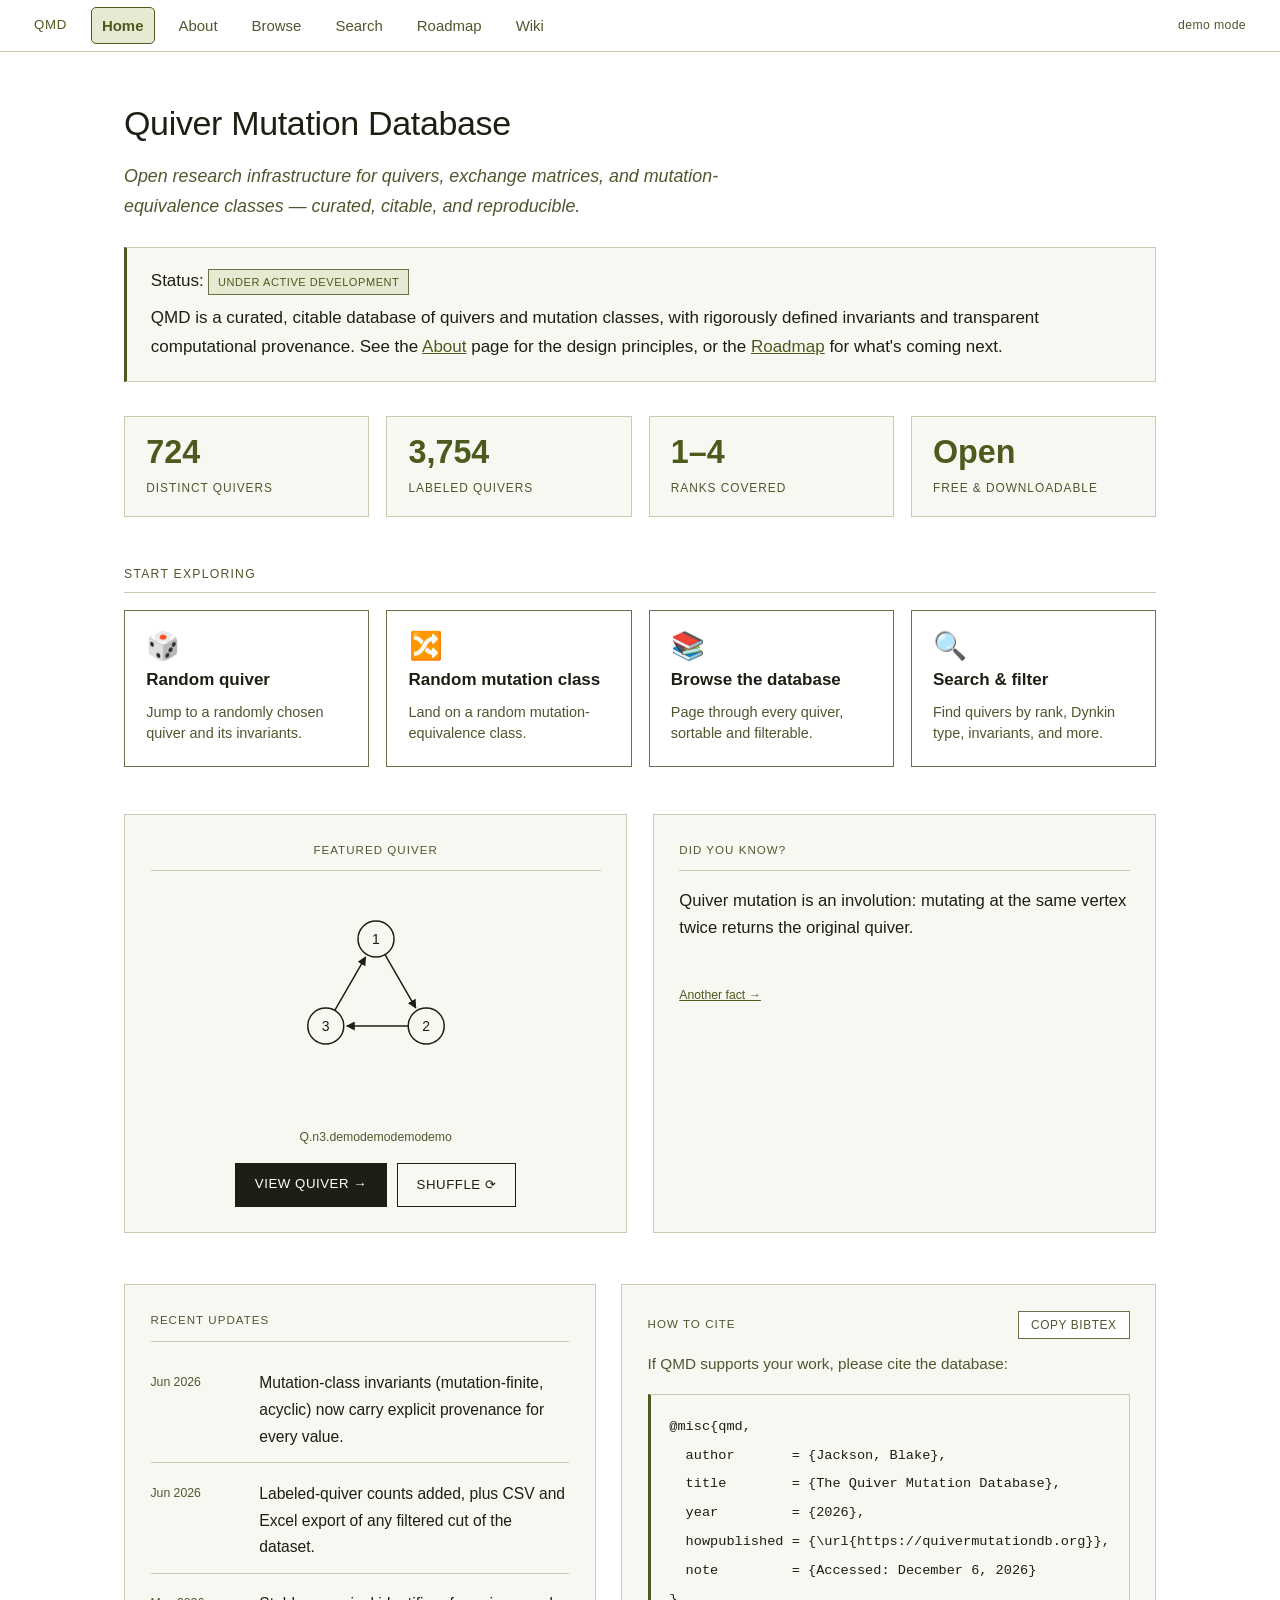
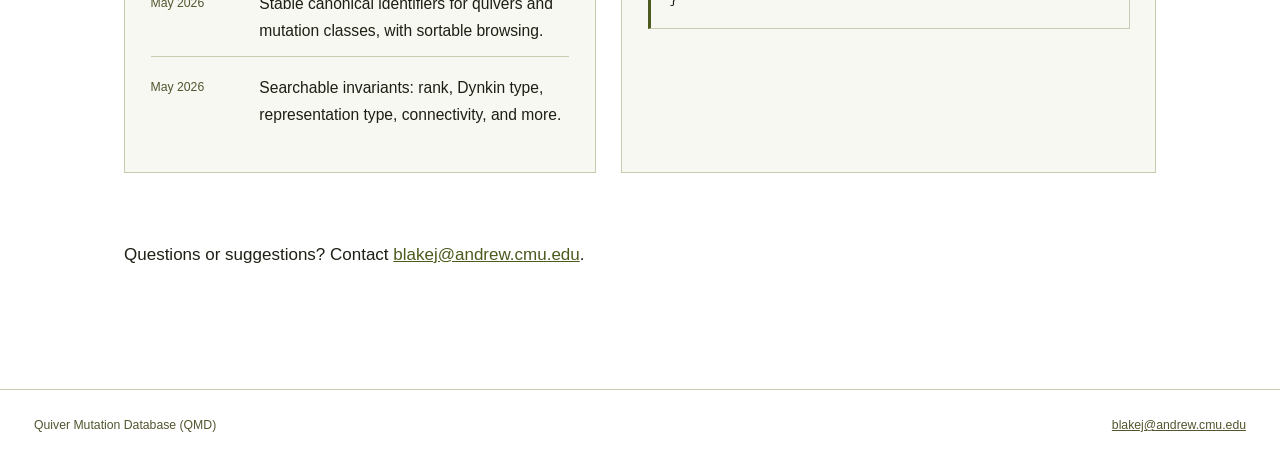
==== commit 5963ceca: "Redesign home page with explore, stats, and citation Replace the placeholder landing page with a wel" ====
--- a/index.html
+++ b/index.html
@@ -27,26 +27,141 @@
   <a href="/search.html">Search</a>
   <a href="/roadmap.html">Roadmap</a>
   <a href="/wiki.html">Wiki</a>
+  <div class="spacer"></div>
+  <span class="status" id="api-status">connecting…</span>
 </nav>
 
-<main class="page" id="main">
+<main class="page-wide" id="main">
 
   <h1>Quiver Mutation Database</h1>
-  <p style="font-style:italic; color:var(--ink-light); margin-bottom:2rem;">
-    Open research infrastructure for quivers, exchange matrices, and mutation-equivalence classes.
+  <p class="hero-tag">
+    Open research infrastructure for quivers, exchange matrices, and
+    mutation-equivalence classes — curated, citable, and reproducible.
   </p>
 
   <div class="status-box">
     <p><strong>Status:</strong> <span class="badge badge-dev">Under active development</span></p>
     <p>
-      QMD will provide a curated, citable, and reproducible database of quivers and mutation classes,
-      together with rigorously defined invariants and transparent computational provenance.
-      See the <a href="/about.html">About</a> page for more information.
+      QMD is a curated, citable database of quivers and mutation classes, with
+      rigorously defined invariants and transparent computational provenance.
+      See the <a href="/about.html">About</a> page for the design principles, or
+      the <a href="/roadmap.html">Roadmap</a> for what's coming next.
     </p>
   </div>
 
-  <p>
-    Contact: <a href="mailto:blakej@andrew.cmu.edu">blakej@andrew.cmu.edu</a>
+  <!-- Live stats -->
+  <div class="home-stats" id="home-stats">
+    <div class="stat-card">
+      <div class="num" id="stat-distinct">—</div>
+      <div class="lbl">Distinct quivers</div>
+    </div>
+    <div class="stat-card">
+      <div class="num" id="stat-labeled">—</div>
+      <div class="lbl">Labeled quivers</div>
+    </div>
+    <div class="stat-card">
+      <div class="num">1&ndash;4</div>
+      <div class="lbl">Ranks covered</div>
+    </div>
+    <div class="stat-card">
+      <div class="num">Open</div>
+      <div class="lbl">Free &amp; downloadable</div>
+    </div>
+  </div>
+
+  <!-- Explore -->
+  <h2 class="home-h">Start exploring</h2>
+  <div class="action-grid">
+    <button type="button" class="action-card" id="random-quiver">
+      <span class="ac-icon" aria-hidden="true">🎲</span>
+      <span class="ac-title">Random quiver</span>
+      <span class="ac-desc">Jump to a randomly chosen quiver and its invariants.</span>
+    </button>
+    <button type="button" class="action-card" id="random-class">
+      <span class="ac-icon" aria-hidden="true">🔀</span>
+      <span class="ac-title">Random mutation class</span>
+      <span class="ac-desc">Land on a random mutation-equivalence class.</span>
+    </button>
+    <a class="action-card" href="/browse.html">
+      <span class="ac-icon" aria-hidden="true">📚</span>
+      <span class="ac-title">Browse the database</span>
+      <span class="ac-desc">Page through every quiver, sortable and filterable.</span>
+    </a>
+    <a class="action-card" href="/search.html">
+      <span class="ac-icon" aria-hidden="true">🔍</span>
+      <span class="ac-title">Search &amp; filter</span>
+      <span class="ac-desc">Find quivers by rank, Dynkin type, invariants, and more.</span>
+    </a>
+  </div>
+
+  <div class="two-col" style="margin-top:2.75rem">
+    <!-- Featured quiver -->
+    <div class="card featured-quiver">
+      <div class="card-label">Featured quiver</div>
+      <div class="quiver-figure" id="featured-figure">
+        <div class="state-msg" style="padding:2rem"><div class="spinner"></div></div>
+      </div>
+      <div class="featured-id" id="featured-id">&nbsp;</div>
+      <div class="featured-actions">
+        <a class="btn" id="featured-link" href="#">View quiver →</a>
+        <button type="button" class="btn btn-ghost" id="featured-shuffle">Shuffle ⟳</button>
+      </div>
+    </div>
+
+    <!-- Did you know -->
+    <div class="card">
+      <div class="card-label">Did you know?</div>
+      <p class="fact-text" id="fact-text"></p>
+      <button type="button" class="fact-next" id="fact-next">Another fact →</button>
+    </div>
+  </div>
+
+  <div class="two-col">
+    <!-- Recent updates -->
+    <div class="card">
+      <div class="card-label">Recent updates</div>
+      <ul class="update-list">
+        <li>
+          <span class="when">Jun 2026</span>
+          <span>Mutation-class invariants (mutation-finite, acyclic) now carry explicit provenance for every value.</span>
+        </li>
+        <li>
+          <span class="when">Jun 2026</span>
+          <span>Labeled-quiver counts added, plus CSV and Excel export of any filtered cut of the dataset.</span>
+        </li>
+        <li>
+          <span class="when">May 2026</span>
+          <span>Stable canonical identifiers for quivers and mutation classes, with sortable browsing.</span>
+        </li>
+        <li>
+          <span class="when">May 2026</span>
+          <span>Searchable invariants: rank, Dynkin type, representation type, connectivity, and more.</span>
+        </li>
+      </ul>
+    </div>
+
+    <!-- How to cite -->
+    <div class="card">
+      <div class="cite-head">
+        <div class="card-label" style="margin:0;border:none;padding:0">How to cite</div>
+        <button type="button" class="copy-btn" id="copy-cite">Copy BibTeX</button>
+      </div>
+      <p style="font-size:0.9rem;color:var(--ink-light);margin-bottom:0.9rem">
+        If QMD supports your work, please cite the database:
+      </p>
+      <div class="code-block"><code id="cite-bibtex">@misc{qmd,
+  author       = {Jackson, Blake},
+  title        = {The Quiver Mutation Database},
+  year         = {2026},
+  howpublished = {\url{https://quivermutationdb.org}},
+  note         = {Accessed: <span id="cite-date">2026</span>}
+}</code></div>
+    </div>
+  </div>
+
+  <p style="margin-top:2.5rem">
+    Questions or suggestions? Contact
+    <a href="mailto:blakej@andrew.cmu.edu">blakej@andrew.cmu.edu</a>.
   </p>
 
 </main>
@@ -56,5 +171,127 @@
   <span><a href="mailto:blakej@andrew.cmu.edu">blakej@andrew.cmu.edu</a></span>
 </footer>
 
+<script src="/quiver-draw.js"></script>
+<script>
+const API = 'https://api.quivermutationdb.org';
+
+// ----- "Did you know" facts (rotated) ----------------------------------
+const FACTS = [
+  "Quiver mutation is an involution: mutating at the same vertex twice returns the original quiver.",
+  "Quivers of finite mutation type are classified — they're either rank 2, of Dynkin or affine type, or one of a handful of exceptional families.",
+  "Fomin and Zelevinsky introduced quiver (matrix) mutation in 2002 as the engine behind cluster algebras.",
+  "Two quivers are mutation-equivalent if one can be reached from the other by a finite sequence of mutations.",
+  "An acyclic quiver of Dynkin type A, D, or E generates a cluster algebra of finite type — only finitely many seeds.",
+  "Markov quivers (three vertices, all edges doubled) are the smallest connected quivers of infinite mutation type.",
+  "A quiver's exchange matrix is skew-symmetric, so its mutation class is determined entirely by the upper triangle.",
+  "Mutation classes can be astronomically large: even modest rank-4 quivers can have hundreds of distinct members.",
+];
+
+function showFact(i) {
+  document.getElementById('fact-text').textContent = FACTS[i % FACTS.length];
+}
+let factIdx = Math.floor(Math.random() * FACTS.length);
+showFact(factIdx);
+document.getElementById('fact-next').addEventListener('click', () => showFact(++factIdx));
+
+// ----- Citation copy ---------------------------------------------------
+(function () {
+  const now = new Date();
+  const stamp = now.toLocaleDateString('en-US', { year: 'numeric', month: 'long', day: 'numeric' });
+  document.getElementById('cite-date').textContent = stamp;
+  document.getElementById('copy-cite').addEventListener('click', async (e) => {
+    const btn = e.currentTarget;
+    try {
+      await navigator.clipboard.writeText(document.getElementById('cite-bibtex').textContent);
+      const old = btn.textContent;
+      btn.textContent = 'Copied ✓';
+      setTimeout(() => { btn.textContent = old; }, 1600);
+    } catch (_) {
+      btn.textContent = 'Copy failed';
+    }
+  });
+})();
+
+// ----- Live data: stats, featured quiver, random navigation ------------
+const status = document.getElementById('api-status');
+let total = 0;                       // distinct-quiver count, for random offsets
+
+const DEMO_MATRIX = [[0, 1, -1], [-1, 0, 1], [1, -1, 0]];
+function demoItem() {
+  return {
+    qmd_id: 'Q.n3.demodemodemodemo',
+    mc_id: 'MC.n3.demodemodemodemo',
+    exchange_matrix: DEMO_MATRIX,
+    num_vertices: 3,
+  };
+}
+
+// Fetch one quiver at a (random) offset. Falls back to synthetic demo data.
+async function fetchQuiverAt(offset) {
+  try {
+    const res = await fetch(`${API}/quivers?limit=1&offset=${offset}`);
+    if (!res.ok) throw new Error(`HTTP ${res.status}`);
+    const data = await res.json();
+    if (total === 0 && data.total) total = data.total;
+    status.textContent = 'connected';
+    if (data.distinct_total != null) {
+      document.getElementById('stat-distinct').textContent = data.distinct_total.toLocaleString();
+    }
+    if (data.labeled_total != null) {
+      document.getElementById('stat-labeled').textContent = data.labeled_total.toLocaleString();
+    }
+    return (data.items && data.items[0]) || demoItem();
+  } catch (e) {
+    status.textContent = 'demo mode';
+    document.getElementById('stat-distinct').textContent = '724';
+    document.getElementById('stat-labeled').textContent = '3,754';
+    return demoItem();
+  }
+}
+
+const randOffset = () => (total > 0 ? Math.floor(Math.random() * total) : 0);
+
+function drawFeatured(item) {
+  const fig = document.getElementById('featured-figure');
+  fig.innerHTML = '';
+  if (item.exchange_matrix && window.renderQuiver) {
+    fig.appendChild(renderQuiver(item.exchange_matrix, { size: 200 }));
+  } else {
+    fig.innerHTML = '<div class="state-msg">No diagram</div>';
+  }
+  document.getElementById('featured-id').textContent = item.qmd_id;
+  document.getElementById('featured-link').href =
+    `/quiver.html?id=${encodeURIComponent(item.qmd_id)}`;
+}
+
+async function loadFeatured() {
+  const fig = document.getElementById('featured-figure');
+  fig.innerHTML = '<div class="state-msg" style="padding:2rem"><div class="spinner"></div></div>';
+  drawFeatured(await fetchQuiverAt(randOffset()));
+}
+
+document.getElementById('featured-shuffle').addEventListener('click', loadFeatured);
+
+// Random-navigation buttons: fetch a fresh random quiver, then go to its page.
+async function goRandom(key, page) {
+  const btn = key === 'qmd_id' ? document.getElementById('random-quiver')
+                               : document.getElementById('random-class');
+  btn.style.opacity = '0.6';
+  const item = await fetchQuiverAt(randOffset());
+  location.href = `/${page}?id=${encodeURIComponent(item[key])}`;
+}
+document.getElementById('random-quiver').addEventListener('click', () => goRandom('qmd_id', 'quiver.html'));
+document.getElementById('random-class').addEventListener('click', () => goRandom('mc_id', 'class.html'));
+
+// Initial load: one request to seed `total` + stats, then draw a random
+// featured quiver (so it isn't always the trivial offset-0 quiver).
+(async () => {
+  await fetchQuiverAt(0);   // learns total + populates the stat cards
+  await loadFeatured();     // now `total` is known, so this is genuinely random
+})();
+</script>
+
 </body>
 </html>
+</content>
+</invoke>
--- a/style.css
+++ b/style.css
@@ -60,10 +60,22 @@
   font-size: 0.88rem;
   color: var(--ink-light);
   text-decoration: none;
-  transition: color 0.15s;
+  transition: color 0.15s, box-shadow 0.15s;
 }
 nav a:hover  { color: var(--accent); }
-nav a.active { color: var(--accent); }
+/* Current page: a distinct boxed pill — accent border + soft-olive fill so
+   it's unmistakable against the white nav. Negative margin offsets the added
+   padding so neighbouring links don't shift. */
+nav a.active {
+  color: var(--accent);
+  font-weight: 600;
+  background: var(--accent-soft);
+  border: 1px solid var(--accent);
+  border-radius: 5px;
+  padding: 0.28rem 0.6rem;
+  margin: 0 -0.6rem;
+  align-self: center;
+}
 nav .spacer  { flex: 1; }
 nav .status {
   font-family: var(--mono);
@@ -911,6 +923,141 @@
 .col-info:hover { color: var(--accent); }
 
 /* ============================================================
+   Home page
+   ============================================================ */
+.hero-tag {
+  font-style: italic;
+  color: var(--ink-light);
+  font-size: 1.05rem;
+  max-width: 62ch;
+  margin-bottom: 1.5rem;
+}
+
+/* Live stat cards */
+.home-stats { display: flex; flex-wrap: wrap; gap: 1rem; margin: 2rem 0 1rem; }
+.stat-card {
+  flex: 1 1 170px;
+  border: 1px solid var(--rule);
+  background: var(--bg-card);
+  padding: 1.1rem 1.25rem;
+}
+.stat-card .num {
+  font-family: var(--mono);
+  font-size: 1.9rem;
+  font-weight: 600;
+  color: var(--accent);
+  line-height: 1.1;
+}
+.stat-card .lbl {
+  font-family: var(--mono);
+  font-size: 0.7rem;
+  text-transform: uppercase;
+  letter-spacing: 0.08em;
+  color: var(--ink-light);
+  margin-top: 0.4rem;
+}
+
+/* Section heading for home blocks (no heavy rule like h2) */
+.home-h {
+  font-family: var(--mono);
+  font-size: 0.72rem;
+  text-transform: uppercase;
+  letter-spacing: 0.1em;
+  color: var(--ink-light);
+  margin: 2.75rem 0 1rem;
+}
+
+/* Action cards (Browse / Search / Random …) — links and buttons look alike */
+.action-grid {
+  display: grid;
+  grid-template-columns: repeat(auto-fit, minmax(210px, 1fr));
+  gap: 1rem;
+}
+.action-card {
+  display: flex;
+  flex-direction: column;
+  align-items: flex-start;
+  gap: 0.4rem;
+  width: 100%;
+  text-align: left;
+  border: 1px solid var(--rule-strong);
+  background: var(--bg);
+  padding: 1.25rem;
+  font: inherit;
+  color: var(--ink);
+  text-decoration: none;
+  cursor: pointer;
+  transition: border-color 0.15s, background 0.15s;
+}
+.action-card:hover { border-color: var(--accent); background: var(--accent-soft); }
+.action-card .ac-icon { font-size: 1.6rem; line-height: 1; }
+.action-card .ac-title { font-weight: 600; font-size: 1rem; color: var(--ink); }
+.action-card .ac-desc  { font-size: 0.85rem; color: var(--ink-light); line-height: 1.5; }
+
+/* Featured quiver */
+.featured-quiver { text-align: center; }
+.featured-quiver .quiver-figure { margin: 0.25rem 0 0.75rem; }
+.featured-id {
+  font-family: var(--mono);
+  font-size: 0.72rem;
+  color: var(--ink-light);
+  word-break: break-all;
+  margin-bottom: 0.9rem;
+}
+.featured-actions { display: flex; gap: 0.6rem; justify-content: center; flex-wrap: wrap; }
+
+/* "Did you know" fact */
+.fact-text { font-size: 0.98rem; line-height: 1.6; margin-bottom: 1rem; min-height: 4.5em; }
+.fact-next {
+  font-family: var(--mono);
+  font-size: 0.72rem;
+  background: none;
+  border: none;
+  color: var(--accent);
+  cursor: pointer;
+  padding: 0;
+  text-decoration: underline;
+}
+.fact-next:hover { color: var(--ink); }
+
+/* Recent updates */
+.update-list { list-style: none; margin: 0; }
+.update-list li {
+  display: flex;
+  gap: 0.9rem;
+  padding: 0.7rem 0;
+  border-bottom: 1px solid var(--rule);
+  font-size: 0.92rem;
+}
+.update-list li:last-child { border-bottom: none; }
+.update-list .when {
+  font-family: var(--mono);
+  font-size: 0.72rem;
+  color: var(--ink-light);
+  white-space: nowrap;
+  flex-shrink: 0;
+  padding-top: 0.1rem;
+  min-width: 5.5rem;
+}
+
+/* How to cite */
+.cite-head { display: flex; align-items: center; justify-content: space-between; gap: 1rem; margin-bottom: 0.75rem; }
+.copy-btn {
+  font-family: var(--mono);
+  font-size: 0.7rem;
+  text-transform: uppercase;
+  letter-spacing: 0.05em;
+  padding: 0.35rem 0.7rem;
+  border: 1px solid var(--rule-strong);
+  background: var(--bg);
+  color: var(--ink-light);
+  cursor: pointer;
+  transition: all 0.1s;
+  white-space: nowrap;
+}
+.copy-btn:hover { border-color: var(--accent); color: var(--accent); }
+
+/* ============================================================
    Accessibility
    ============================================================ */
 
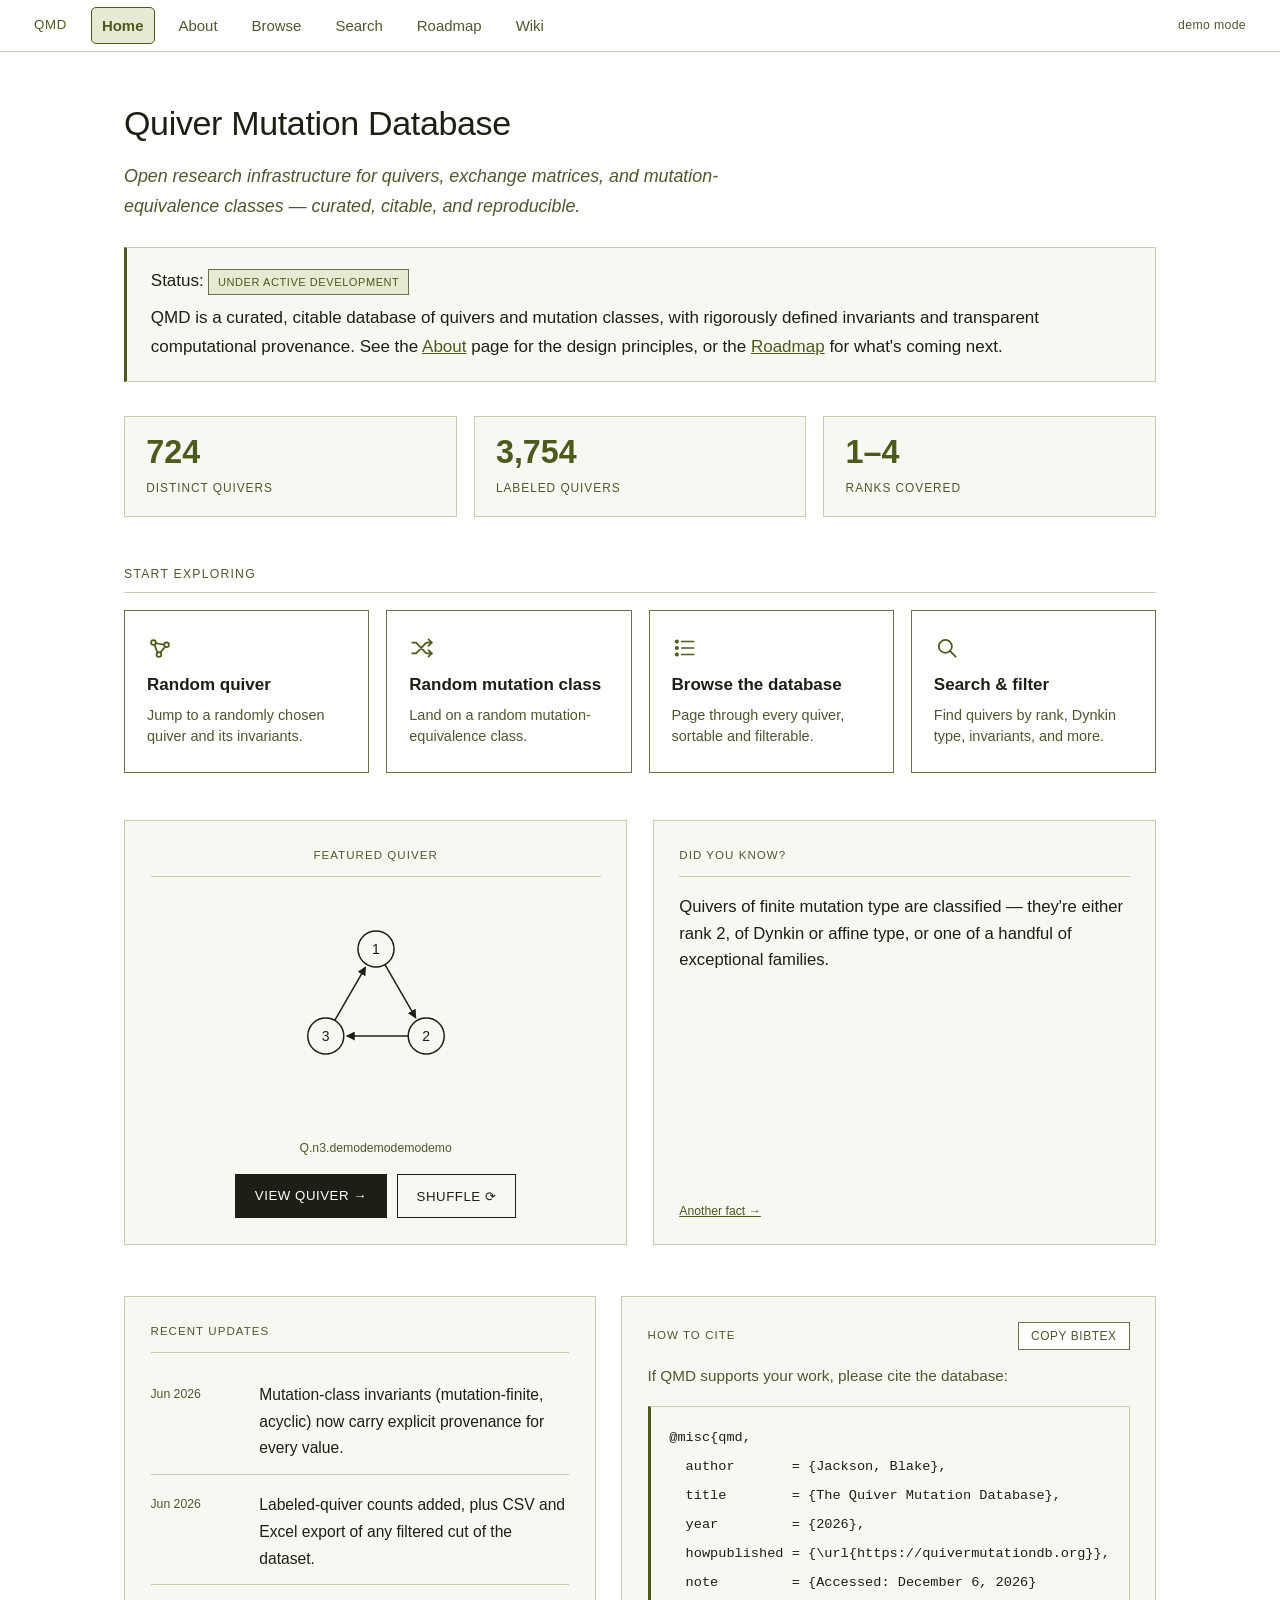
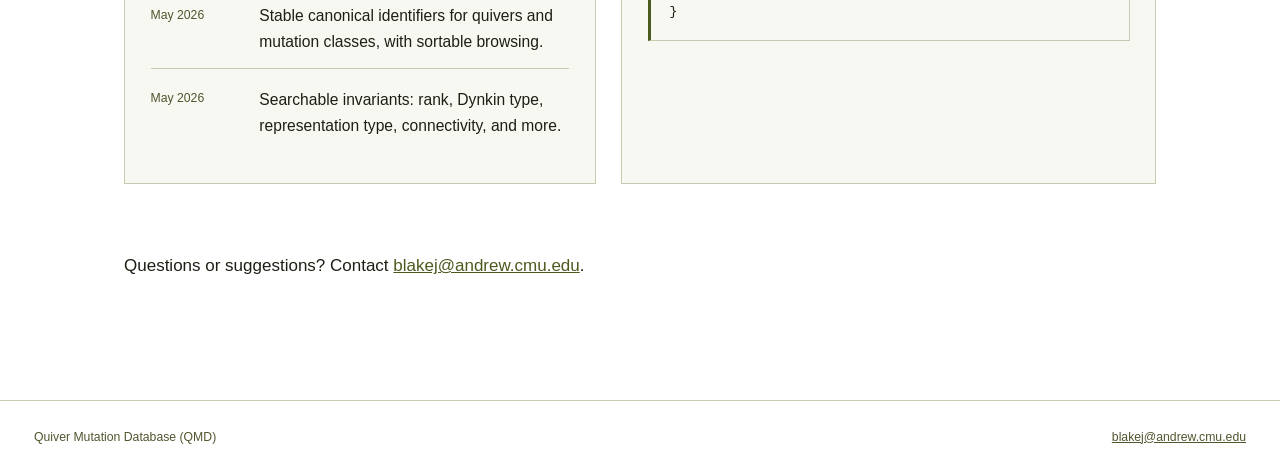
==== commit 960079ff: "Clean up home page alignment and visual weight Replace the colorful emoji action-card icons with con" ====
--- a/index.html
+++ b/index.html
@@ -63,32 +63,39 @@
       <div class="num">1&ndash;4</div>
       <div class="lbl">Ranks covered</div>
     </div>
-    <div class="stat-card">
-      <div class="num">Open</div>
-      <div class="lbl">Free &amp; downloadable</div>
-    </div>
   </div>
 
   <!-- Explore -->
   <h2 class="home-h">Start exploring</h2>
   <div class="action-grid">
     <button type="button" class="action-card" id="random-quiver">
-      <span class="ac-icon" aria-hidden="true">🎲</span>
+      <svg class="ac-icon" viewBox="0 0 24 24" fill="none" stroke="currentColor" stroke-width="1.6" stroke-linecap="round" stroke-linejoin="round" aria-hidden="true">
+        <circle cx="6" cy="7" r="2.2"/><circle cx="18" cy="9" r="2.2"/><circle cx="11" cy="18" r="2.2"/>
+        <path d="M8 7.6l7.8 1.2M16.8 10.8l-4.2 5M9.6 16.2L7 9.1"/>
+      </svg>
       <span class="ac-title">Random quiver</span>
       <span class="ac-desc">Jump to a randomly chosen quiver and its invariants.</span>
     </button>
     <button type="button" class="action-card" id="random-class">
-      <span class="ac-icon" aria-hidden="true">🔀</span>
+      <svg class="ac-icon" viewBox="0 0 24 24" fill="none" stroke="currentColor" stroke-width="1.6" stroke-linecap="round" stroke-linejoin="round" aria-hidden="true">
+        <path d="M3 7h3.5l9.5 10H21M3 17h3.5l9.5-10H21"/>
+        <path d="M18 4l3 3-3 3M18 14l3 3-3 3"/>
+      </svg>
       <span class="ac-title">Random mutation class</span>
       <span class="ac-desc">Land on a random mutation-equivalence class.</span>
     </button>
     <a class="action-card" href="/browse.html">
-      <span class="ac-icon" aria-hidden="true">📚</span>
+      <svg class="ac-icon" viewBox="0 0 24 24" fill="none" stroke="currentColor" stroke-width="1.6" stroke-linecap="round" stroke-linejoin="round" aria-hidden="true">
+        <path d="M9 6h11M9 12h11M9 18h11"/>
+        <circle cx="4.5" cy="6" r="1.1"/><circle cx="4.5" cy="12" r="1.1"/><circle cx="4.5" cy="18" r="1.1"/>
+      </svg>
       <span class="ac-title">Browse the database</span>
       <span class="ac-desc">Page through every quiver, sortable and filterable.</span>
     </a>
     <a class="action-card" href="/search.html">
-      <span class="ac-icon" aria-hidden="true">🔍</span>
+      <svg class="ac-icon" viewBox="0 0 24 24" fill="none" stroke="currentColor" stroke-width="1.6" stroke-linecap="round" stroke-linejoin="round" aria-hidden="true">
+        <circle cx="10.5" cy="10.5" r="6"/><path d="M20 20l-5.2-5.2"/>
+      </svg>
       <span class="ac-title">Search &amp; filter</span>
       <span class="ac-desc">Find quivers by rank, Dynkin type, invariants, and more.</span>
     </a>
@@ -109,7 +116,7 @@
     </div>
 
     <!-- Did you know -->
-    <div class="card">
+    <div class="card card-flex">
       <div class="card-label">Did you know?</div>
       <p class="fact-text" id="fact-text"></p>
       <button type="button" class="fact-next" id="fact-next">Another fact →</button>
--- a/style.css
+++ b/style.css
@@ -977,12 +977,12 @@
   display: flex;
   flex-direction: column;
   align-items: flex-start;
-  gap: 0.4rem;
+  gap: 0.5rem;
   width: 100%;
   text-align: left;
   border: 1px solid var(--rule-strong);
   background: var(--bg);
-  padding: 1.25rem;
+  padding: 1.4rem 1.3rem;
   font: inherit;
   color: var(--ink);
   text-decoration: none;
@@ -990,13 +990,21 @@
   transition: border-color 0.15s, background 0.15s;
 }
 .action-card:hover { border-color: var(--accent); background: var(--accent-soft); }
-.action-card .ac-icon { font-size: 1.6rem; line-height: 1; }
-.action-card .ac-title { font-weight: 600; font-size: 1rem; color: var(--ink); }
-.action-card .ac-desc  { font-size: 0.85rem; color: var(--ink-light); line-height: 1.5; }
+.action-card .ac-icon {
+  width: 26px;
+  height: 26px;
+  color: var(--accent);
+  margin-bottom: 0.3rem;
+}
+.action-card .ac-title { font-weight: 600; font-size: 1rem; color: var(--ink); line-height: 1.3; }
+.action-card .ac-desc  { font-size: 0.85rem; color: var(--ink-light); line-height: 1.5; margin-top: auto; }
+
+/* Side-by-side cards distribute their content so the bottom rows line up */
+.card-flex { display: flex; flex-direction: column; }
 
 /* Featured quiver */
-.featured-quiver { text-align: center; }
-.featured-quiver .quiver-figure { margin: 0.25rem 0 0.75rem; }
+.featured-quiver { display: flex; flex-direction: column; text-align: center; }
+.featured-quiver .quiver-figure { flex: 1; margin: 0.25rem 0 0.85rem; min-height: 180px; }
 .featured-id {
   font-family: var(--mono);
   font-size: 0.72rem;
@@ -1007,8 +1015,9 @@
 .featured-actions { display: flex; gap: 0.6rem; justify-content: center; flex-wrap: wrap; }
 
 /* "Did you know" fact */
-.fact-text { font-size: 0.98rem; line-height: 1.6; margin-bottom: 1rem; min-height: 4.5em; }
+.fact-text { flex: 1; font-size: 0.98rem; line-height: 1.6; margin-bottom: 1rem; }
 .fact-next {
+  align-self: flex-start;
   font-family: var(--mono);
   font-size: 0.72rem;
   background: none;
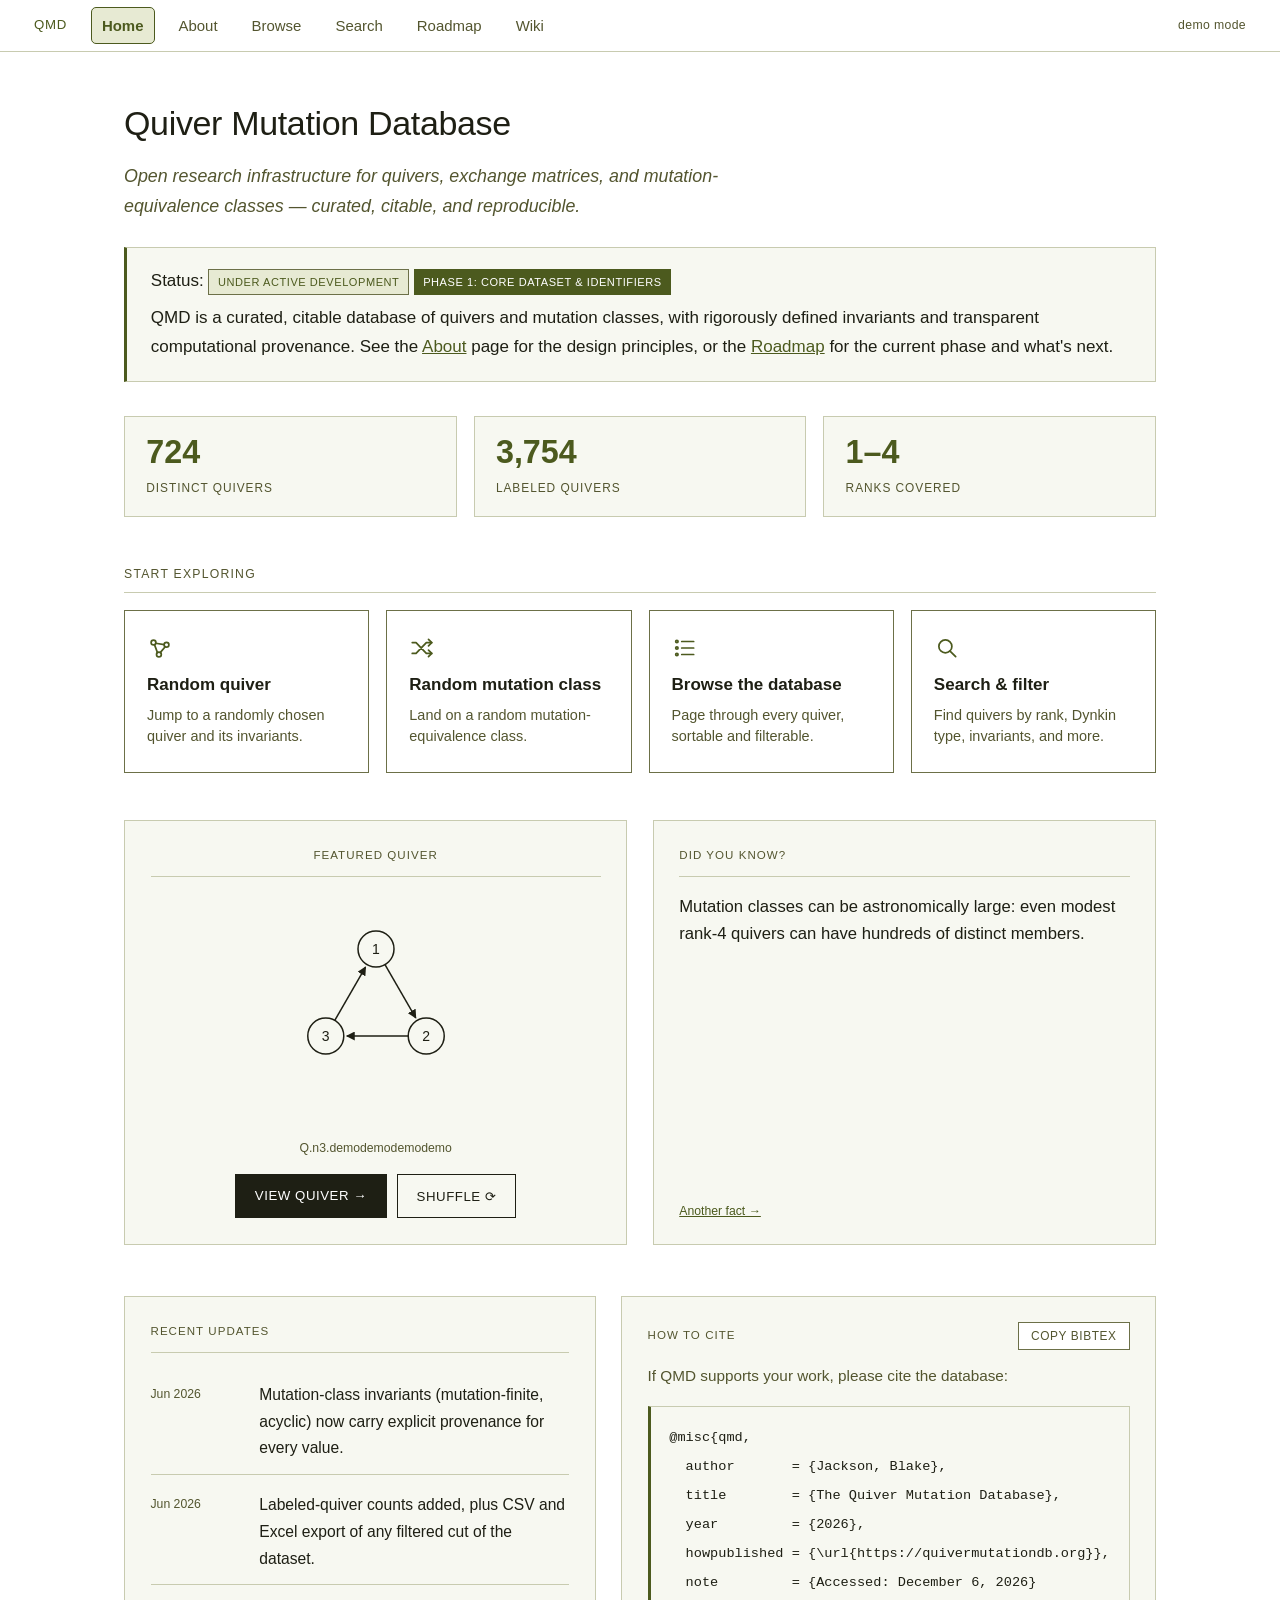
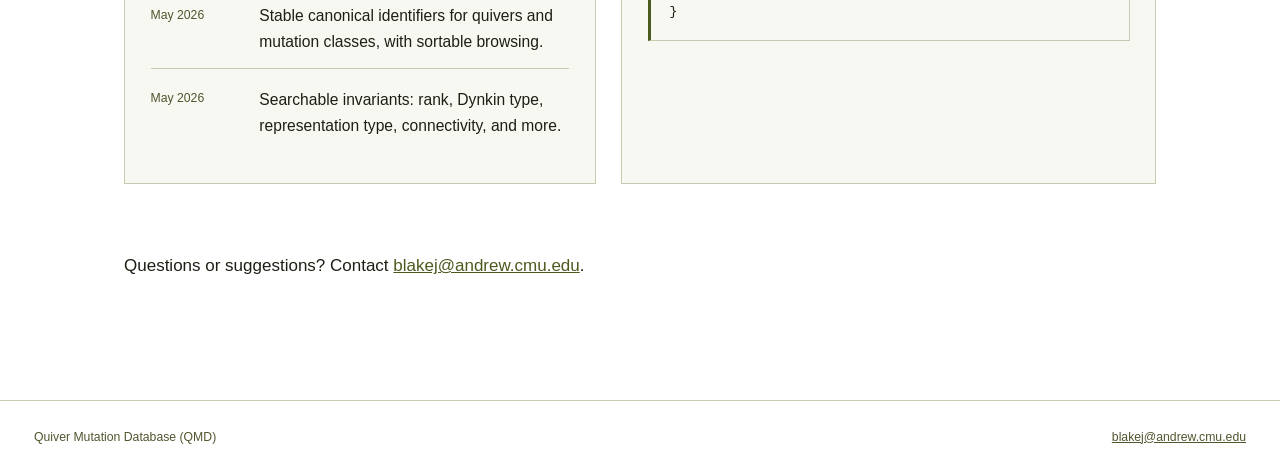
==== commit 670abb03: "Advance project to Phase 1 on the roadmap Phase 1 (core dataset and identifiers) is met: canonical r" ====
--- a/index.html
+++ b/index.html
@@ -40,12 +40,16 @@
   </p>
 
   <div class="status-box">
-    <p><strong>Status:</strong> <span class="badge badge-dev">Under active development</span></p>
+    <p>
+      <strong>Status:</strong>
+      <span class="badge badge-dev">Under active development</span>
+      <span class="badge badge-closed">Phase 1: Core dataset &amp; identifiers</span>
+    </p>
     <p>
       QMD is a curated, citable database of quivers and mutation classes, with
       rigorously defined invariants and transparent computational provenance.
       See the <a href="/about.html">About</a> page for the design principles, or
-      the <a href="/roadmap.html">Roadmap</a> for what's coming next.
+      the <a href="/roadmap.html">Roadmap</a> for the current phase and what's next.
     </p>
   </div>
 
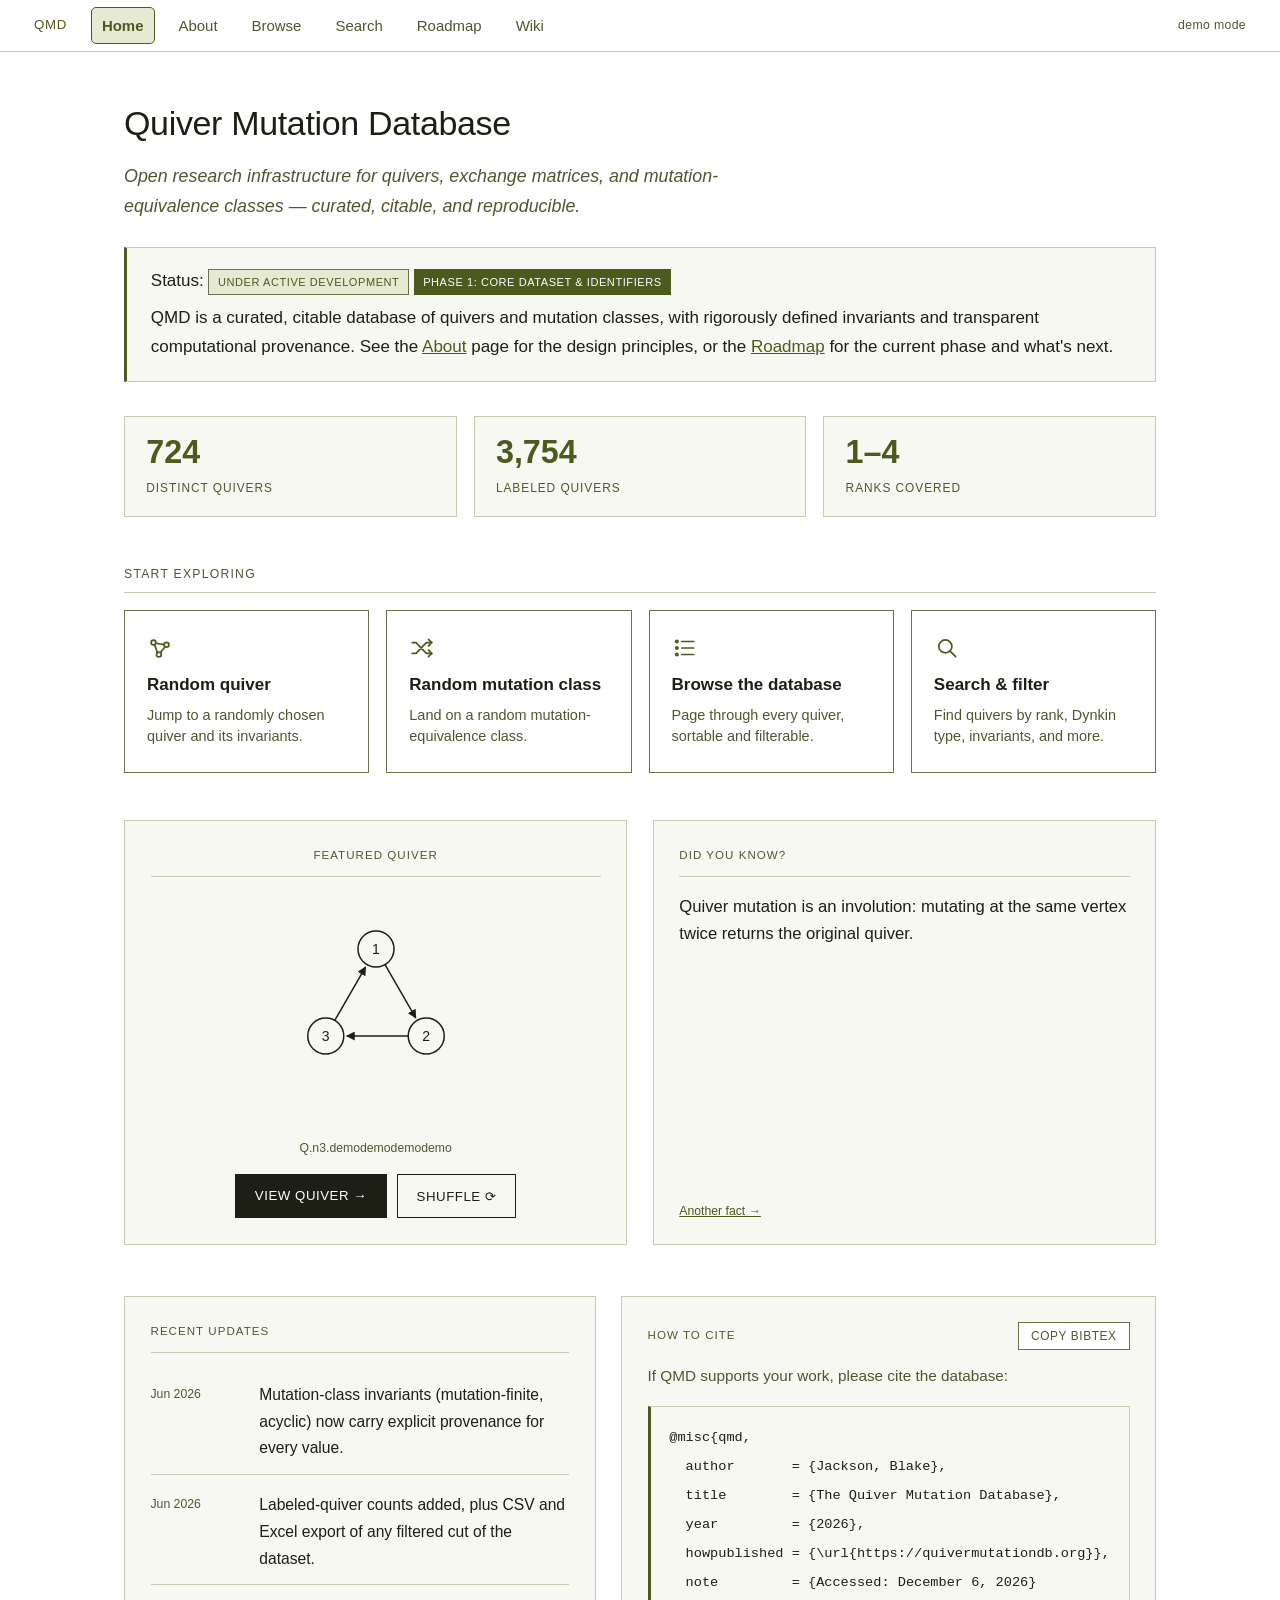
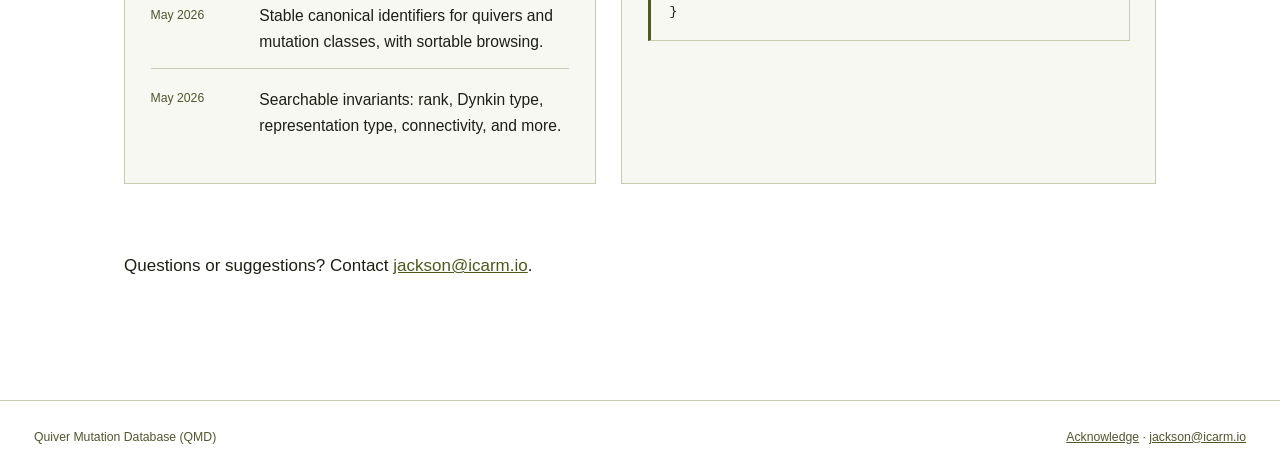
==== commit ad68992d: "Add ICARM acknowledgement page; update contact email Add /acknowledge.html documenting ICARM's NSF s" ====
--- a/index.html
+++ b/index.html
@@ -172,14 +172,14 @@
 
   <p style="margin-top:2.5rem">
     Questions or suggestions? Contact
-    <a href="mailto:blakej@andrew.cmu.edu">blakej@andrew.cmu.edu</a>.
+    <a href="mailto:jackson@icarm.io">jackson@icarm.io</a>.
   </p>
 
 </main>
 
 <footer>
   <span>Quiver Mutation Database (QMD)</span>
-  <span><a href="mailto:blakej@andrew.cmu.edu">blakej@andrew.cmu.edu</a></span>
+  <span><a href="/acknowledge.html">Acknowledge</a> &middot; <a href="mailto:jackson@icarm.io">jackson@icarm.io</a></span>
 </footer>
 
 <script src="/quiver-draw.js"></script>
--- a/style.css
+++ b/style.css
@@ -1067,6 +1067,23 @@
 .copy-btn:hover { border-color: var(--accent); color: var(--accent); }
 
 /* ============================================================
+   Acknowledgement page
+   ============================================================ */
+.ack-quote {
+  border-left: 3px solid var(--accent);
+  background: var(--bg-card);
+  padding: 0.9rem 1.25rem;
+  margin: 1rem 0;
+  font-style: italic;
+  color: var(--ink);
+}
+.ack-note {
+  margin-top: 2rem;
+  font-size: 0.95rem;
+  color: var(--ink-light);
+}
+
+/* ============================================================
    Accessibility
    ============================================================ */
 
